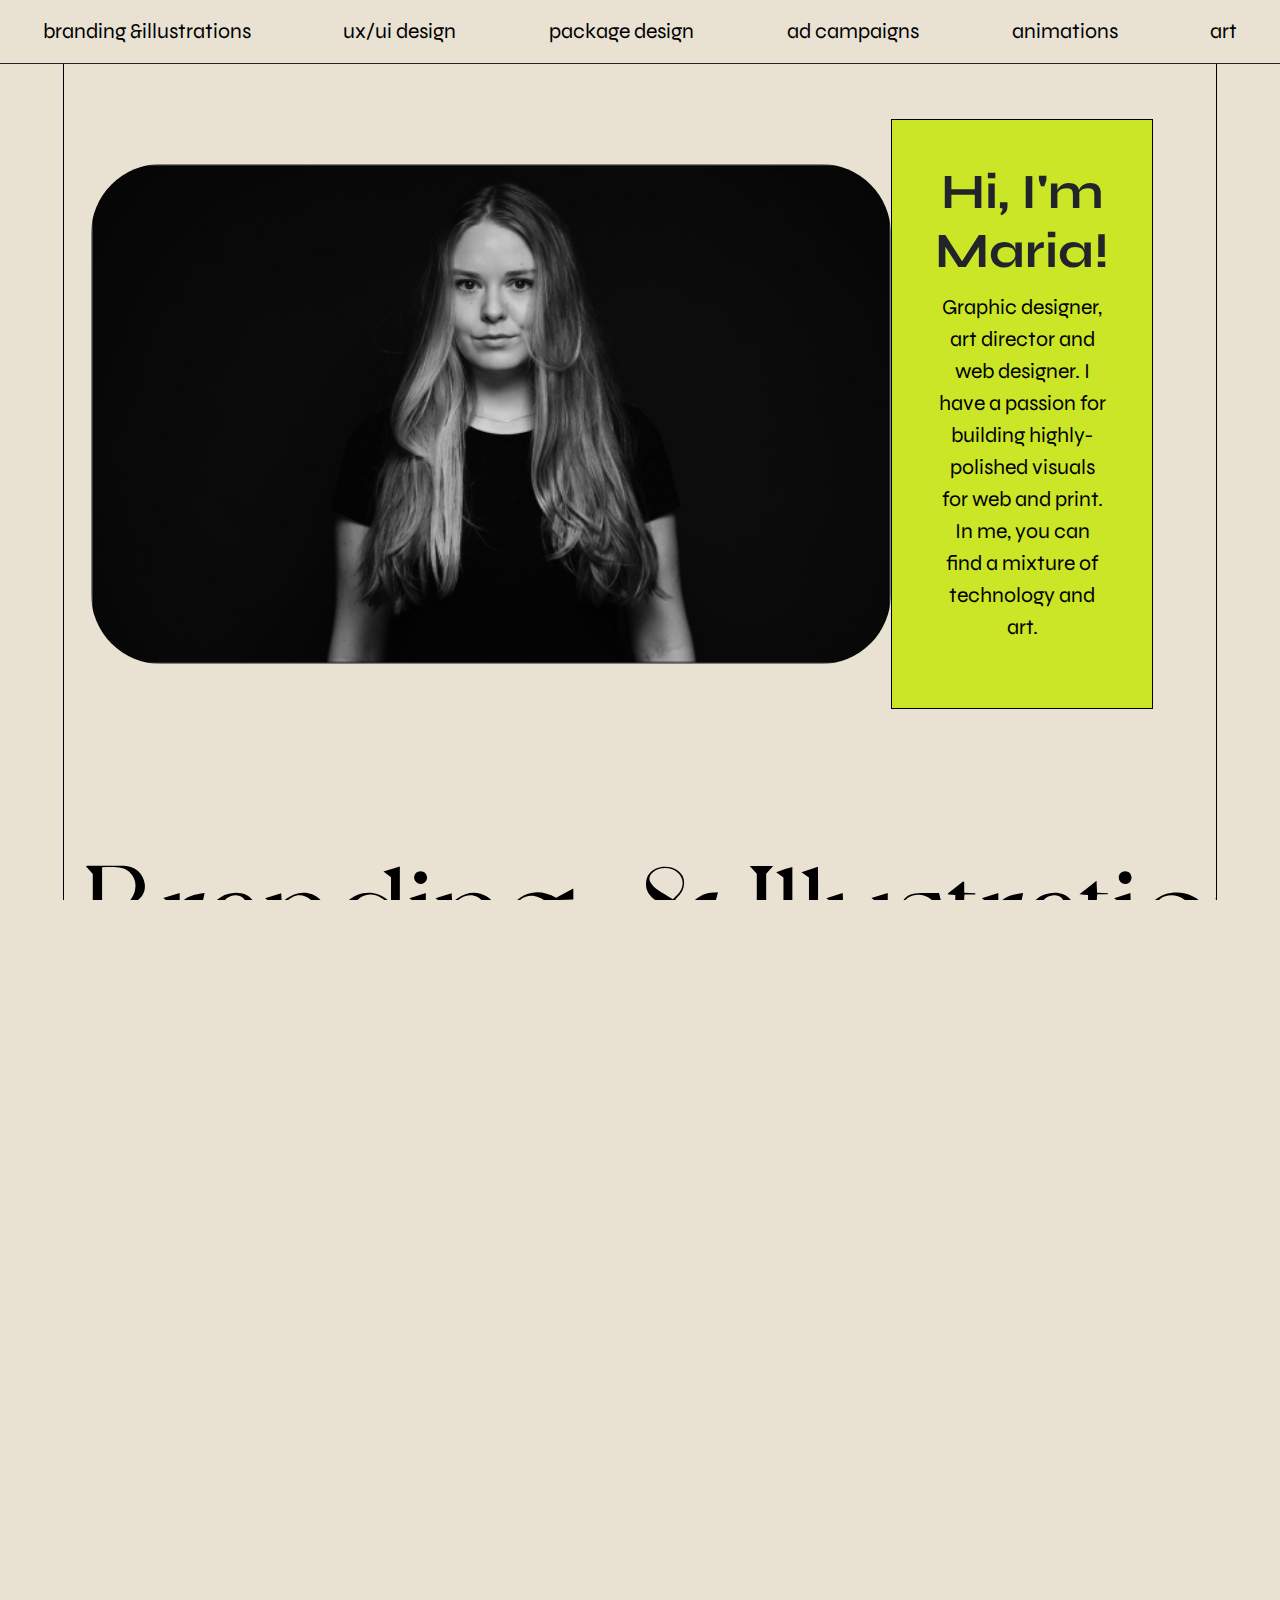
==== index.html @ 7938b077 "adcampaigns lisamine" ====
<!doctype html>
<html lang="en">

<head>
    <!-- Required meta tags -->
    <meta charset="utf-8">
    <meta name="viewport" content="width=device-width, initial-scale=1, shrink-to-fit=no">

    <!-- Bootstrap CSS -->
    <link rel="stylesheet" href="https://stackpath.bootstrapcdn.com/bootstrap/4.3.1/css/bootstrap.min.css"
        integrity="sha384-ggOyR0iXCbMQv3Xipma34MD+dH/1fQ784/j6cY/iJTQUOhcWr7x9JvoRxT2MZw1T" crossorigin="anonymous">
    <link rel="stylesheet" href="style.css">
    <link href='https://fonts.googleapis.com/css?family=Syne' rel='stylesheet'>

    <title>Maria Meos</title>
    <link rel="icon" type="image/x-icon" href="img/MM_favicon.svg">

</head>

<body>

    <!-- navbar -->
    <div class="container">
        <nav class="navbar navbar-expand-lg fixed-top">
            <li class="nav-item">
                <a class="nav-link" href="#s1">branding &illustrations</a>
            </li>
            <li class="nav-item">
                <a class="nav-link" href="#s2">ux/ui design</a>
            </li>
            <li class="nav-item">
                <a class="nav-link" href="#s3">package design</a>
            </li>
            <li class="nav-item">
                <a class="nav-link" href="#s4">ad campaigns</a>
            </li>
            <li class="nav-item">
                <a class="nav-link" href="#s5">animations</a>
            </li>
            <li class="nav-item">
                <a class="nav-link" href="#s6">art</a>
            </li>
        </nav>
    </div>
    <!-- Raamid vasakul ja paremal -->
    <div class="container-header-left">

        <!-- LOGO SOS
        
        <img src="img/MariaMeos_logo.svg" class="logo" alt=""></img>-->

    </div>
    <div class="container-header-right float-right">
    </div>

    <!-- HERO -->
    <div class="container-hero">
        <div class="d-flex-hero flex-row">
            <div class="p-5">
                <img src="img/minupilt.jpg" class="hero-image-box">
            </div>
            <div class="p-4 container-intro">
                <h1>Hi, I'm Maria!</h1>
                <p>Graphic designer, art director and web designer. I have a passion for building
                    highly-polished visuals for web and print. In me, you can find a mixture of technology and art.</p>
            </div>
        </div>
    </div>

    <!-- ANIMEERITUD MÄRKSÕNAD -->

    <div class="marquee-wrapper">
        <span class="marquee">
            <img src="img/marksonad-03.svg" height="200%" alt=""></img>
        </span>
    </div>

    <!-- MYNT -->

    <!-- <img src="img/minupilt.jpg" class="gif-win">  PUUDU-->

    <div class="container-story">
        <div class="d-flex flex-row">
            <div class="p-6 text-box">
                <H1> Signature 2€ coin</H 1>
                    <H2>Bank of Estonia</H2>
                    <p>The two-euro commemorative coin dedicated to the Estonian national animal, the wolf, will use a
                        design by the artist Maria Meos. In total 60 designs were submitted for the international
                        competition. The Eesti Pank Supervisory Board decided that Maria's design, was the best
                        submitted.
                        <br><br>
                        The signature two-euro commemorative coin dedicated to the Estonian national animal, the wolf,
                        entered into circulation on 20 October 2021.
                    </p>
                    <button>More</button>
            </div>
            <div class="p-6">
                <img src="img/Mynt.jpg" class="image-box">
            </div>
        </div>
    </div>

    <!-- BRANDING & ILLUSTRATIONS -->
    <div class="container-cat" id="s1">
        <div class="d-flex-heading">
            <div class="p-10 heading">
                <img src="img/branding.svg" width="75%" height="auto">
            </div>
            <div class="p-2 arrow" width="10%" height="auto">
                <img src="img/nool-10.svg" width="10%" height="auto">
            </div>
        </div>
    </div>

    <!-- UX / UI DESIGN -->
    <div class="container-cat" id="s2">
        <div class="d-flex-heading">
            <div class="p-10 heading">
                <img src="img/webdesign.svg" width="45%" height="auto">
            </div>
            <div class="p-2 arrow" width="10%" height="auto">
                <img src="img/nool-10.svg" width="10%" height="auto">
            </div>
        </div>
    </div>

    <!-- PACKAGE DESIGN -->
    <div class="container-cat" id="s3">
        <div class="d-flex-heading">
            <div class="p-10 heading">
                <img src="img/package.svg" width="50%" height="auto">
            </div>
            <div class="p-2 arrow" width="10%" height="auto">
                <img src="img/nool-10.svg" width="10%" height="auto">
            </div>
        </div>
    </div>

    <!-- AD CAMIAGNS -->
    <div class="container-cat" id="s4">
        <div class="d-flex-heading">
            <div class="p-10 heading">
                <img src="img/adcampaigns.svg" width="45%" height="auto">
            </div>
            <div class="p-2 arrow" width="10%" height="auto">
                <img src="img/nool-10.svg" width="10%" height="auto">
            </div>
        </div>
    </div>

    <!-- ANIMATIONS -->
    <div class="container-cat" id="s5">
        <div class="d-flex-heading">
            <div class="p-10 heading">
                <img src="img/animations.svg" width="40%" height="auto">
            </div>
            <div class="p-2 arrow" width="10%" height="auto">
                <img src="img/nool-10.svg" width="10%" height="auto">
            </div>
        </div>
    </div>

    <!-- ART -->
    <div class="container-cat" id="s6">
        <div class="d-flex-heading">
            <div class="p-10 heading">
                <img src="img/art.svg" width="10%" height="auto">
            </div>
            <div class="p-2 arrow" width="10%" height="auto">
                <img src="img/nool-10.svg" width="10%" height="auto">
            </div>
        </div>
    </div>

    <!-- KURSOR -->
    <!-- partial:index.partial.html -->
    <div class="box">
        <div class="dot"></div>
        <div class="dot"></div>
        <div class="dot"></div>
        <div class="dot"></div>
        <div class="dot"></div>
    </div>

    <!-- KURSOR 2 -->
    <!-- SVG Filters -->
    <svg xmlns="http://www.w3.org/2000/svg" version="1.1">
        <defs>
            <filter id="filter-name">
                <feGaussianBlur in="SourceGraphic" stdDeviation="15" result="my-blur" />
                <feColorMatrix in="my-blur" mode="matrix" values="
                  1 0 0 0 0
                  0 1 0 0 0
                  0 0 1 0 0
                  0 0 0 20 -8" result="my-gooey" />
            </filter>
        </defs>
    </svg>

    <!-- Partial -->
    <script src='https://cdnjs.cloudflare.com/ajax/libs/jquery/3.2.1/jquery.min.js'></script>
    <script src="./script.js"></script>

    <!-- Optional JavaScript -->
    <!-- jQuery first, then Popper.js, then Bootstrap JS -->
    <script src="https://code.jquery.com/jquery-3.3.1.slim.min.js"
        integrity="sha384-q8i/X+965DzO0rT7abK41JStQIAqVgRVzpbzo5smXKp4YfRvH+8abtTE1Pi6jizo"
        crossorigin="anonymous"></script>
    <script src="https://cdnjs.cloudflare.com/ajax/libs/popper.js/1.14.7/umd/popper.min.js"
        integrity="sha384-UO2eT0CpHqdSJQ6hJty5KVphtPhzWj9WO1clHTMGa3JDZwrnQq4sF86dIHNDz0W1"
        crossorigin="anonymous"></script>
    <script src="https://stackpath.bootstrapcdn.com/bootstrap/4.3.1/js/bootstrap.min.js"
        integrity="sha384-JjSmVgyd0p3pXB1rRibZUAYoIIy6OrQ6VrjIEaFf/nJGzIxFDsf4x0xIM+B07jRM"
        crossorigin="anonymous"></script>
</body>

</html>
---- style.css ----
/* GLobal */
:root {
  cursor: none !important;
}

html, body {
  height: 100%;
  margin: 0;
  padding: 0;
  overflow: scroll;
  background-color: #E9E2D3;
  font-family: Syne;
  font-size: 16pt;
}

/* Container */
.box {
  width: 100%;
  height: 100%;
  overflow: visible;
  /* SVG Filters should be applied to the container */
  -webkit-filter: url("#filter-name");
  filter: url("#filter-name");
  /*
  Load filters from external SVGs (optional):
  filter: url('filters.svg#filter-name');
  */
}

/* Dot */
.dot {
  position: absolute;
  width: 50px;
  height: 50px;
  top: 50%;
  left: 50%;
  margin-top: -40px;
  margin-left: -40px;
  background: #EEEEEE;
  border-radius: 40px;
  transition: ease .1s;
  pointer-events: none;
}

.dot:nth-child(5) {
  background: #9C27B0;
  transition: ease .1s;
  transform: scale(1);
}

.dot:nth-child(4) {
  background: #B037AD;
  transition: ease .12s;
  transform: scale(.8);
}

.dot:nth-child(3) {
  background: #C245AA;
  transition: ease .14s;
  transform: scale(.6);
}

.dot:nth-child(2) {
  background: #D252A7;
  transition: ease .16s;
  transform: scale(.4);
}

.dot:nth-child(1) {
  background: #E35FA4;
  transition: ease .18s;
  transform: scale(.2);
}

.logo {
  transform: rotateY(270deg);
}

.navbar {
  display: flex;
  justify-content: space-between;
  text-align: center;
  list-style-type: none;
  background-color: #E9E2D3;
  border-bottom: black;
  border-bottom: 1pt;
  height: 64px;
  border-bottom-style: solid;

}

.nav-link {
  color: black;
}

.a {
  color: black;
}

a:hover {
  color: #cbe527;

}

.active::before {
  margin: 4px 14px 10px -23px;
}

.active::before {
  margin: -7px 7px 0 0;
}

.active::before {
  position: absolute;
  content: "";
  width: 15px;
  height: 15px;
  border-radius: 50%;
  margin: -7px 7px 0 0;
  display: inline-block;
  background-color: #242424;
  vertical-align: middle;
}

.col-page-left {
  border: black;
  border: 1pt;
  border-style: solid;
  margin-left: 0px;
  align-self: left;
  width: 64px;
  height: 500px;

}

.container-header-left {
  display: flex;
  -webkit-box-pack: justify;
  justify-content: space-between;
  -webkit-box-align: center;
  align-items: center;
  -webkit-box-orient: vertical;
  -webkit-box-direction: normal;
  flex-direction: column;
  position: fixed;
  top: 0px;
  width: 64px;
  background-color: #E9E2D3;
  border-right: 1px solid black;
  height: 100%;
  overflow-y: auto;
  overflow-x: hidden;
}

.container-header-right {
  display: flex;
  -webkit-box-pack: justify;
  justify-content: space-between;
  -webkit-box-align: center;
  align-items: center;
  -webkit-box-orient: vertical;
  -webkit-box-direction: normal;
  flex-direction: column;
  position: fixed;
  top: 0px;
  right: 0px;
  width: 64px;
  background-color: #E9E2D3;
  border-left: 1px solid black;
  height: 100%;
  overflow-y: auto;
  overflow-x: hidden;
}

.d-flex-hero {
  display: flex;
  justify-content: center;
  align-items: center;
  margin: 100px;
}

.p-5 {
  padding-right: 0rem !important;
}

.p-4 {
  padding: 2rem !important;
}

.container-intro {
  padding-top: 50px;
  margin-right: 100px;
  text-align: center;
  background-color: #cbe527;
  border: 1px;
  border-color: black;
  border-style: solid;
  height: fit-content;
  width: 1000px;
}

h1 {
  font-weight: bold;
  font-size: 37pt;
}

h2 {
  font-weight: bold;
  font-size: 27pt;
}

p {
  color: black;
}

.hero-image-box {
  height: 500px;
  width: 800px;
  border-radius: 70px;
  border-color: black;
  border-style: solid;
  border: 1px;
}

.marquee-wrapper {
  width: auto;
  margin: 64px;
  overflow: hidden;
}

.marquee {
  display: block;
  /* Important to give the content a width */
  width: 400%;
  transform: translateX(0%);
  /* Animation start out of the screen */
  /* Add the animation */
  animation: move 100s linear infinite
    /* infinite make reapeat the animation indefinitely */
  ;
}

/* Create the animation */
@keyframes move {
  to {
    transform: translateX(-100%);
  }
}

.d-flex {
  display: flex;
  justify-content: center;
  align-items: center;
  margin: 200px;
  row-gap: 0px;
}

.image-box {
  border-width: 1px;
  border-radius: 70px;
  border-color: black;
  border-style: solid;
  height: 500px;
  width: 500px;
}

.text-box {
  margin-right: 100px;
}

button {
  padding: 15px 80px;
  background-color: #E9E2D3;
  border: 1px;
  border-style: solid;
  border-radius: 400%;
  border-color: black;
  position: relative;
  transition: all .4s cubic-bezier(0.645, 0.045, 0.355, 1);
  cursor: pointer;
  display: block;
}

button::after,
button::before {
  content: "";
  position: absolute;
  top: 50%;
  right: 0px;
  transform: translateY(-50%);
  opacity: 0;
  transition: all .4s cubic-bezier(0.645, 0.045, 0.355, 1);
}

button::after {
  width: 50px;
  height: 1px;
  background: black;
  transform: translateX(-3px);
  margin-top: 0px;
}

button::before {
  content: "";
  transform: rotate(-135deg) translateX(50%);
  width: 11px;
  height: 11px;
  background: transparent;
  border-left: 1px solid black;
  border-bottom: 1px solid black;
  margin-top: -1px;
}

button:hover {
  padding: 15px 120px 15px 40px;
}

button:hover::after,
button:hover::before {
  opacity: 1;
  right: 15px;
}

.container-cat {
  margin-left: 64px;
  margin-right: 64px;
  margin-bottom: 100px;
  border-top: 1px solid black;
  border-bottom: 1px solid black;
  padding: 50px;

}

.d-flex-heading {
  flex-direction: row;
}

.heading {
  display: flex;
  justify-content: flex-start;

  align-items: center;
}

.arrow {
  display: flex;
  justify-content: flex-end;

  align-items: center;

}
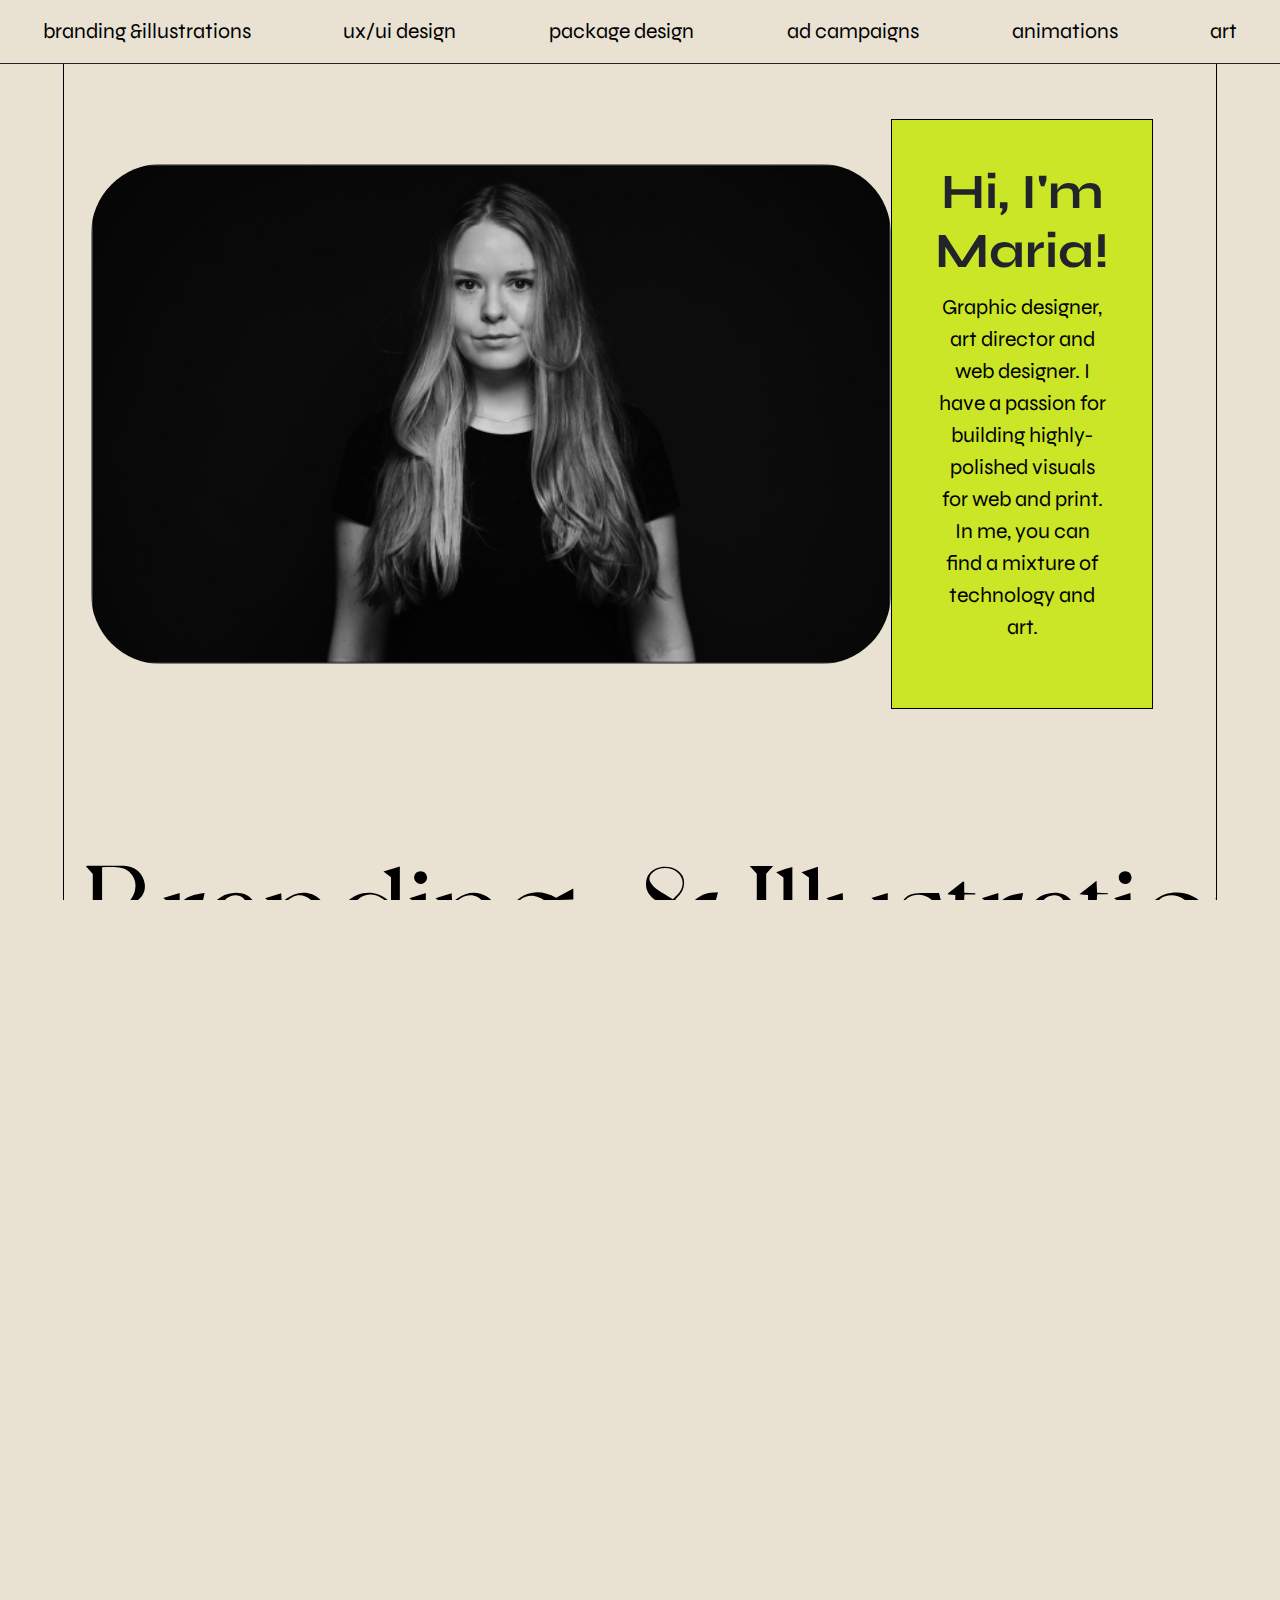
==== commit b15ec4e5: "uuendus akordionile" ====
--- a/index.html
+++ b/index.html
@@ -75,9 +75,7 @@
         </span>
     </div>
 
-    <!-- MYNT -->
-
-    <!-- <img src="img/minupilt.jpg" class="gif-win">  PUUDU-->
+    <!-- MYNT animatsioon 1st place <img src="img/1st_place.svg">  PUUDU-->
 
     <div class="container-story">
         <div class="d-flex flex-row">
@@ -111,6 +109,24 @@
             </div>
         </div>
     </div>
+    <!-- akordioni proov - ei õnnestunud kuna tekkis nupp mida ei olnud vaja
+    <div class="container-cat" id="">
+        <div class="accordion-item d-flex-item heading" id="s1" data-bs-target="#collapseOne" aria-expanded="true"
+            aria-controls="collapseOne">
+            <img src="img/branding.svg" class="heading" width="75%" height="auto">
+            <img src="img/nool-10.svg" class="arrow" width="10%" height="auto">
+        </div>
+        <div id="collapseOne" class="accordion-collapse collapse show" aria-labelledby="s1" data-bs-parent="">
+            <div class="accordion-body">
+                <strong>This is the first item's accordion body.</strong> It is shown by default, until the collapse
+                plugin adds the appropriate classes that we use to style each element. These classes control the
+                overall appearance, as well as the showing and hiding via CSS transitions. You can modify any of
+                this with custom CSS or overriding our default variables. It's also worth noting that just about any
+                HTML can go within the <code>.accordion-body</code>, though the transition does limit overflow.
+            </div>
+        </div>
+    </div>-->
+
 
     <!-- UX / UI DESIGN -->
     <div class="container-cat" id="s2">
@@ -123,6 +139,8 @@
             </div>
         </div>
     </div>
+
+
 
     <!-- PACKAGE DESIGN -->
     <div class="container-cat" id="s3">
--- a/style.css
+++ b/style.css
@@ -18,6 +18,7 @@
   width: 100%;
   height: 100%;
   overflow: visible;
+  
   /* SVG Filters should be applied to the container */
   -webkit-filter: url("#filter-name");
   filter: url("#filter-name");
@@ -46,6 +47,7 @@
   background: #9C27B0;
   transition: ease .1s;
   transform: scale(1);
+
 }
 
 .dot:nth-child(4) {
@@ -99,7 +101,6 @@
 
 a:hover {
   color: #cbe527;
-
 }
 
 .active::before {
@@ -328,24 +329,39 @@
   border-top: 1px solid black;
   border-bottom: 1px solid black;
   padding: 50px;
-
 }
 
 .d-flex-heading {
   flex-direction: row;
+  border-bottom: 1px;
+  border-bottom-style: solid;
+  border-bottom-color: black;
+}
+.d-flex-item {
+  flex-direction: row;
+  border-bottom: 1px;
+  border-bottom-style: solid;
+  border-bottom-color: black;
 }
 
 .heading {
   display: flex;
   justify-content: flex-start;
-
   align-items: center;
 }
 
 .arrow {
   display: flex;
   justify-content: flex-end;
-
-  align-items: center;
-
+  align-items: center;
+}
+
+/*akordioni proov*/
+.accordion-item .accordion-header {
+  margin-left: 64px;
+  margin-right: 64px;
+  margin-bottom: 100px;
+  border-top: 1px solid black;
+  border-bottom: 1px solid black;
+  padding: 50px;
 }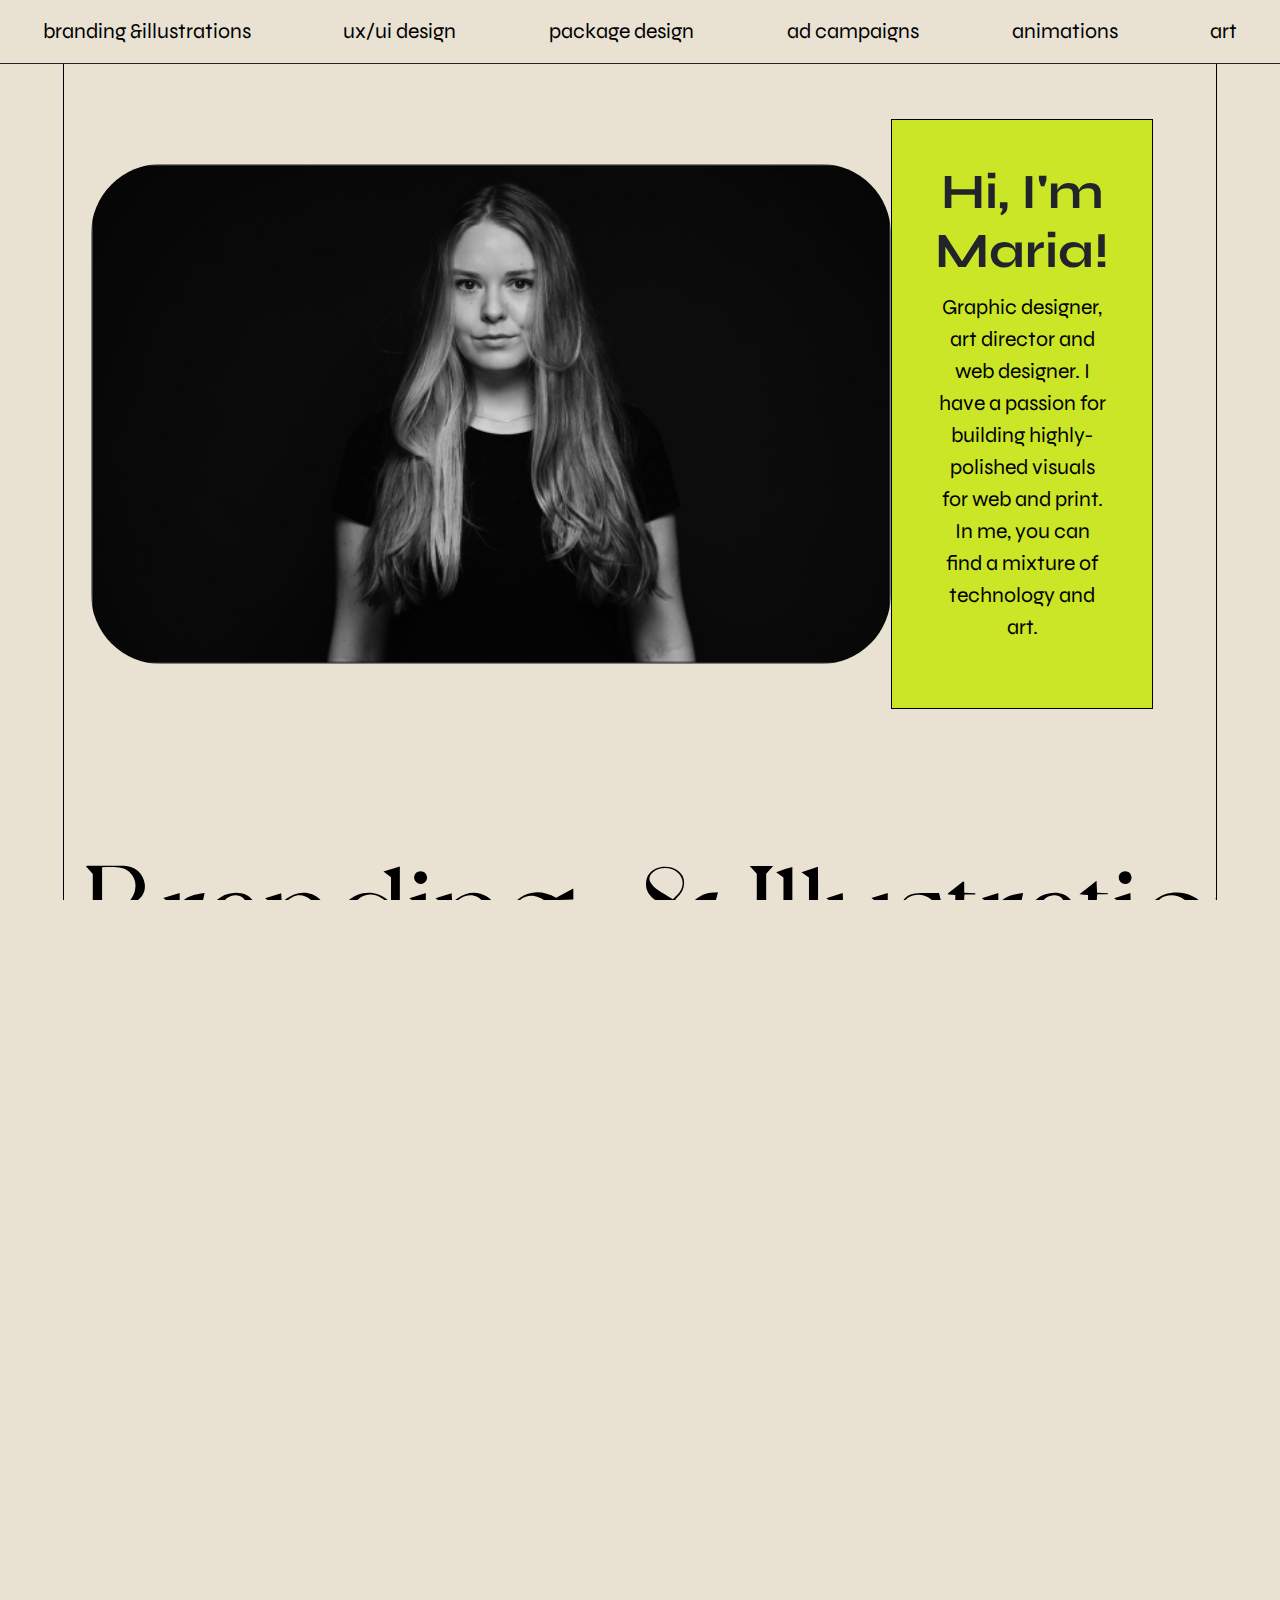
==== commit c7368272: "pisimuudatused tunnialguses" ====
--- a/index.html
+++ b/index.html
@@ -21,7 +21,8 @@
 
     <!-- navbar -->
     <div class="container">
-        <nav class="navbar navbar-expand-lg fixed-top">
+        <nav class="navbar navbar-expand-lg fixed-top" 
+>
             <li class="nav-item">
                 <a class="nav-link" href="#s1">branding &illustrations</a>
             </li>
@@ -68,7 +69,6 @@
     </div>
 
     <!-- ANIMEERITUD MÄRKSÕNAD -->
-
     <div class="marquee-wrapper">
         <span class="marquee">
             <img src="img/marksonad-03.svg" height="200%" alt=""></img>
@@ -109,7 +109,7 @@
             </div>
         </div>
     </div>
-    <!-- akordioni proov - ei õnnestunud kuna tekkis nupp mida ei olnud vaja
+    <!-- akordioni proov - ei õnnestunud kuna tekkis nupp mida ei olnud vaja-->
     <div class="container-cat" id="">
         <div class="accordion-item d-flex-item heading" id="s1" data-bs-target="#collapseOne" aria-expanded="true"
             aria-controls="collapseOne">
@@ -125,7 +125,7 @@
                 HTML can go within the <code>.accordion-body</code>, though the transition does limit overflow.
             </div>
         </div>
-    </div>-->
+    </div>
 
 
     <!-- UX / UI DESIGN -->
--- a/style.css
+++ b/style.css
@@ -6,7 +6,7 @@
 html, body {
   height: 100%;
   margin: 0;
-  padding: 0;
+  padding: 0!important;
   overflow: scroll;
   background-color: #E9E2D3;
   font-family: Syne;
@@ -333,15 +333,11 @@
 
 .d-flex-heading {
   flex-direction: row;
-  border-bottom: 1px;
-  border-bottom-style: solid;
-  border-bottom-color: black;
+
 }
 .d-flex-item {
   flex-direction: row;
-  border-bottom: 1px;
-  border-bottom-style: solid;
-  border-bottom-color: black;
+
 }
 
 .heading {
@@ -353,7 +349,7 @@
 .arrow {
   display: flex;
   justify-content: flex-end;
-  align-items: center;
+
 }
 
 /*akordioni proov*/
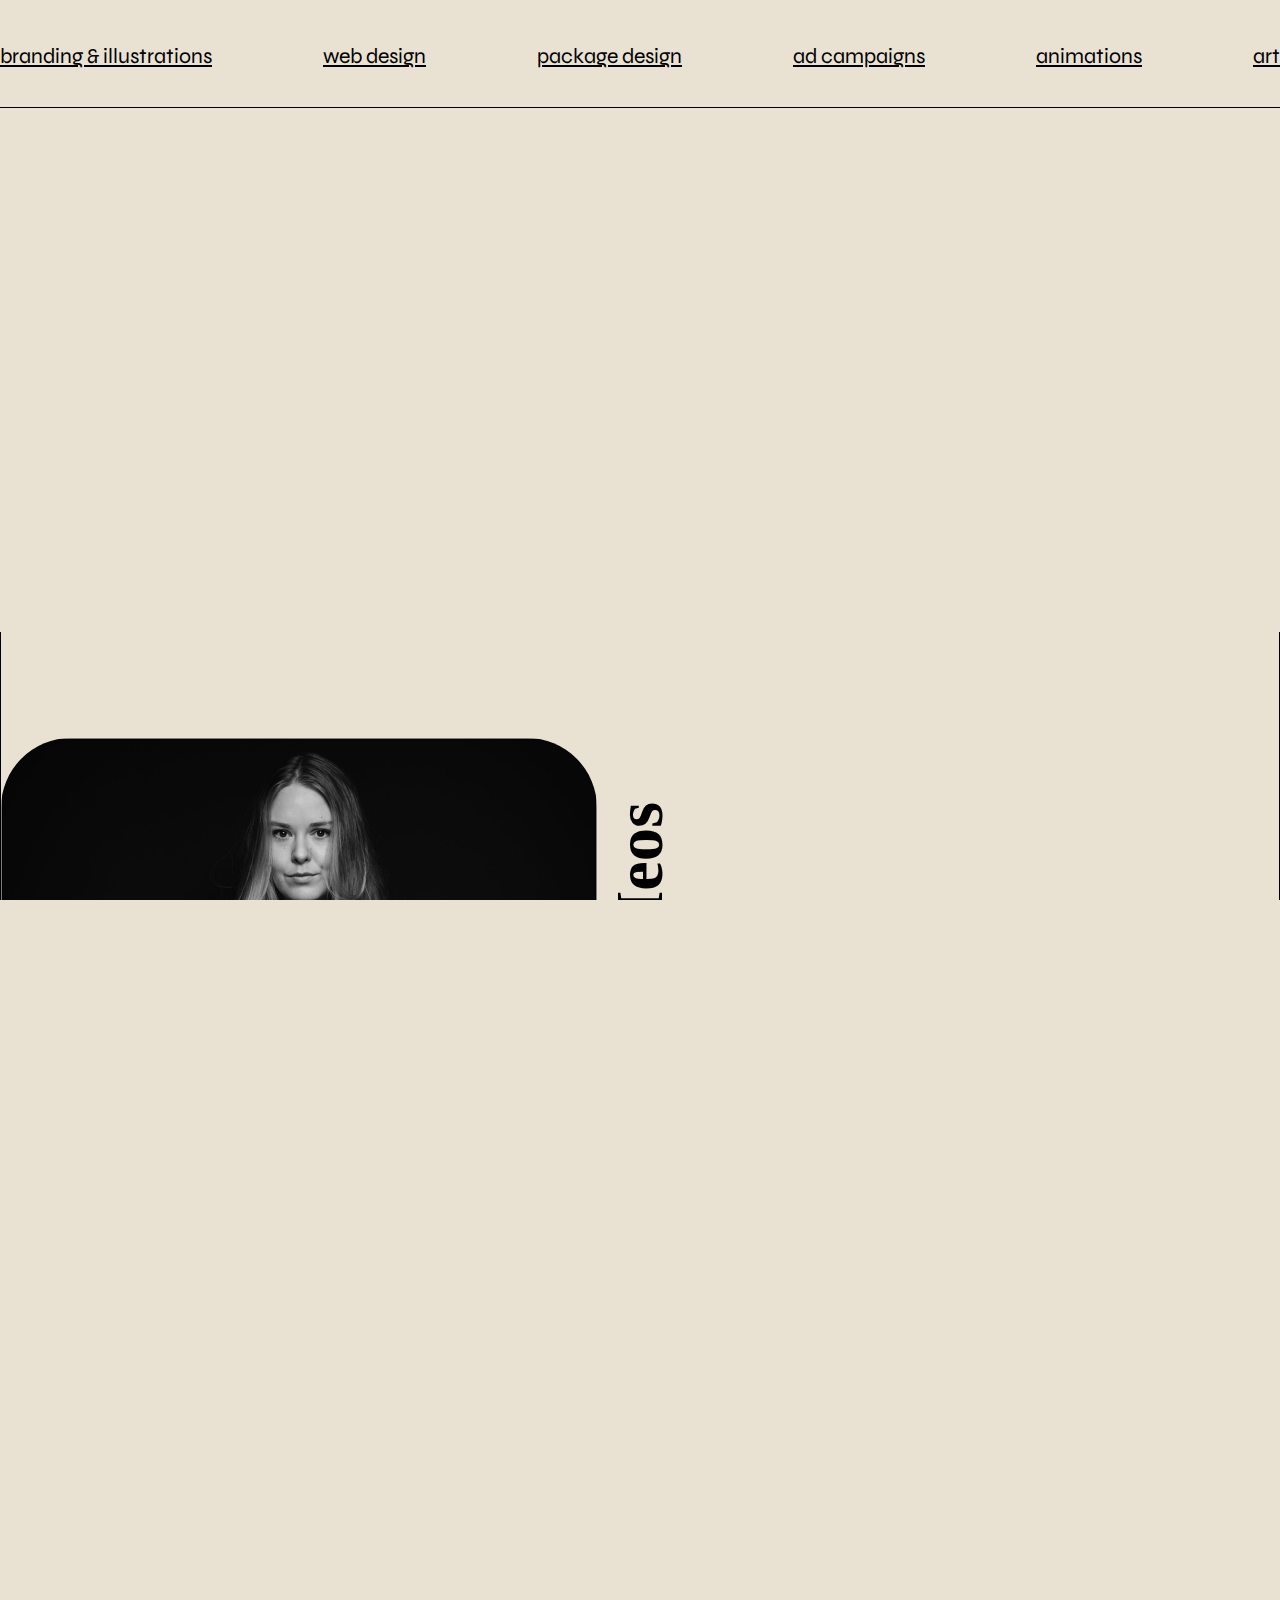
==== commit a3771643: "19.03" ====
--- a/index.html
+++ b/index.html
@@ -4,57 +4,438 @@
 <head>
     <!-- Required meta tags -->
     <meta charset="utf-8">
-    <meta name="viewport" content="width=device-width, initial-scale=1, shrink-to-fit=no">
+    <meta name="viewport" content="width=device-width, initial-scale=1">
 
     <!-- Bootstrap CSS -->
-    <link rel="stylesheet" href="https://stackpath.bootstrapcdn.com/bootstrap/4.3.1/css/bootstrap.min.css"
-        integrity="sha384-ggOyR0iXCbMQv3Xipma34MD+dH/1fQ784/j6cY/iJTQUOhcWr7x9JvoRxT2MZw1T" crossorigin="anonymous">
+    <link href="https://cdn.jsdelivr.net/npm/bootstrap@5.1.3/dist/css/bootstrap.min.css" rel="stylesheet"
+        integrity="sha384-1BmE4kWBq78iYhFldvKuhfTAU6auU8tT94WrHftjDbrCEXSU1oBoqyl2QvZ6jIW3" crossorigin="anonymous">
     <link rel="stylesheet" href="style.css">
+
     <link href='https://fonts.googleapis.com/css?family=Syne' rel='stylesheet'>
 
     <title>Maria Meos</title>
     <link rel="icon" type="image/x-icon" href="img/MM_favicon.svg">
-
+    <style>
+        /* div {
+            border: 1px solid red;
+        }
+ */
+    </style>
 </head>
 
 <body>
 
-    <!-- navbar -->
-    <div class="container">
-        <nav class="navbar navbar-expand-lg fixed-top" 
->
+    <!---------------------------- navbar ---------------------------->
+    <div class="container-fluid section__nav">
+        <nav class="navbar navbar-expand-lg fixed-top">
             <li class="nav-item">
-                <a class="nav-link" href="#s1">branding &illustrations</a>
+                <a class="nav-link" href="#branding-illustrations">branding & illustrations</a>
             </li>
             <li class="nav-item">
-                <a class="nav-link" href="#s2">ux/ui design</a>
+                <a class="nav-link" href="#web-design">web design</a>
             </li>
             <li class="nav-item">
-                <a class="nav-link" href="#s3">package design</a>
+                <a class="nav-link" href="#package-design">package design</a>
             </li>
             <li class="nav-item">
-                <a class="nav-link" href="#s4">ad campaigns</a>
+                <a class="nav-link" href="#ad-campaigns">ad campaigns</a>
             </li>
             <li class="nav-item">
-                <a class="nav-link" href="#s5">animations</a>
+                <a class="nav-link" href="#animations">animations</a>
             </li>
             <li class="nav-item">
-                <a class="nav-link" href="#s6">art</a>
+                <a class="nav-link" href="#art">art</a>
             </li>
         </nav>
     </div>
-    <!-- Raamid vasakul ja paremal -->
+
+    <!---------------------------- sisu ---------------------------->
+
+    <div class="container-fluid">
+        <div class="row">
+            <!---------------------------- raam vasakul  ---------------------------->
+            <div class="col-1 ">
+                <h3 class="logo">Maria Meos</h3>
+            </div>
+            <div class="col-10">
+                <!---------------------------- HERO ---------------------------->
+                <div class="row justify-content-center align-items-center gx-0">
+                    <div class="col-md-5">
+                        <img src="img/minupilt.jpg" class="img-fluid hero-image-box-pets">
+                    </div>
+                    <div class="col-md-5 container-intro-pets">
+                        <h1>Hi, I'm Maria!</h1>
+                        <p>Graphic designer, art director and web designer. I have a passion for building
+                            highly-polished visuals for web and print. In me, you can find a mixture of technology and
+                            art.
+                        </p>
+                    </div>
+
+                </div>
+
+
+
+                <!----------------------------ANIMEERITUD MÄRKSÕNAD  ---------------------------->
+                <div class="marquee-wrapper">
+
+                    <h3 class="marquee">
+                        branding & illustrations <span class='icon1'> </span>
+                        web design <span class='icon1'></span>
+                        package design <span class='icon1'></span>
+                        ad campaigns <span class='icon1'></span>
+                        animations <span class='icon1'></span>
+                        art <span class='icon1'></span>
+                        branding & illustrations <span class='icon1'> </span>
+                        web design <span class='icon1'></span>
+                        package design <span class='icon1'></span>
+                        ad campaigns <span class='icon1'></span>
+                        animations <span class='icon1'></span>
+                        art <span class='icon1'></span>
+                        branding & illustrations <span class='icon1'> </span>
+                        web design <span class='icon1'></span>
+                        package design <span class='icon1'></span>
+                        ad campaigns <span class='icon1'></span>
+                        animations <span class='icon1'></span>
+                        art <span class='icon1'></span>
+                        branding & illustrations <span class='icon1'> </span>
+                        web design <span class='icon1'></span>
+                        package design <span class='icon1'></span>
+                        ad campaigns <span class='icon1'></span>
+                        animations <span class='icon1'></span>
+                        art <span class='icon1'></span>
+                        branding & illustrations <span class='icon1'> </span>
+                        web design <span class='icon1'></span>
+                        package design <span class='icon1'></span>
+                        ad campaigns <span class='icon1'></span>
+                        animations <span class='icon1'></span>
+                        art <span class='icon1'></span>
+                        branding & illustrations <span class='icon1'> </span>
+                        web design <span class='icon1'></span>
+                        package design <span class='icon1'></span>
+                        ad campaigns <span class='icon1'></span>
+                        animations <span class='icon1'></span>
+                        art <span class='icon1'></span>
+                    </h3>
+
+                </div>
+
+                <!---------------------------- MYNT -->
+                <div class="container-story">
+                    <div class="d-flex coin">
+                        <div class="p-6 text-box ">
+                            <H1>Signature 2€ coin</H1>
+                            <h2><span class='icon2'></span>Bank of Estonia</h2>
+                            <p>The two-euro commemorative coin dedicated to the Estonian national animal, the wolf,
+                                will use a design by the artist Maria Meos. In total 60 designs were submitted for
+                                the international competition. The Eesti Pank Supervisory
+                                Board decided that Maria's design, was the best submitted.
+                                <br><br> The signature two-euro commemorative coin dedicated to the Estonian
+                                national animal, the wolf, entered into circulation on 20 October 2021.
+                            </p>
+                            <br><br>
+                            <button>More</button>
+                        </div>
+
+                        <div class="p-6">
+                            <img src="img/Mynt.jpg" class="image-box-hunt">
+                        </div>
+                    </div>
+                </div>
+
+
+
+                <!---------------------------- AKORDION -------------------------->
+
+                <div class="accordion" id="accordionExample">
+                    <!-- Branding&illustrations -------------------------->
+                    <div class="accordion-item">
+                        <h2 class="accordion-header" id="branding-illustrations">
+                            <button class="accordion-button" type="accordion-button" data-bs-toggle="collapse"
+                                data-toggle="collapse" data-bs-target="#collapseOne" aria-expanded="true"
+                                aria-controls="collapseOne">
+                                <h3 class="accordion">Branding & Illustrations</h3>
+                            </button>
+                        </h2>
+                        <div id="collapseOne" class="accordion-collapse collapse show"
+                            aria-labelledby="branding-illustrations" data-bs-parent="#accordionExample">
+                            <div class="accordion-body container-fluid">
+                                <div class="row">
+                                    <div class="col-lg-4 col-md-12 mb-4 mb-lg-0">
+                                        <img src="img/luna4.jpg" class="mb-4 image-fluid">
+                                    </div>
+                                    <div class="col-lg-4 col-md-12 mb-4 mb-lg-0">
+                                        <img src="img/sydamega.jpg" class="mb-4 image-fluid">
+                                    </div>
+                                    <div class="col-lg-4 col-md-12 mb-4 mb-lg-0"><img
+                                            src="img/illustratsions/abstrakt-08.jpg" class="mb-4 image-fluid">
+                                    </div>
+                                    <div class="col-6 col-md-4"><img src="img/illustratsions/ericius.jpeg"
+                                            class="mb-4 image-fluid">
+                                    </div>
+                                    <div class="col-6 col-md-4"><img src="img/illustratsions/kuldnokk-ruut.jpg"
+                                            class="mb-4 image-fluid"></div>
+                                    <div class="col-6 col-md-4"><img src="img/illustratsions/miki-ruut-03.jpg"
+                                            class="mb-4 image-fluid"></div>
+                                    <div class="col-6 col-md-4"><img src="img/luna4.jpg" class="image-fluid"></div>
+                                    <div class="col-6 col-md-4"><img src="img/luna4.jpg" class="image-fluid"></div>
+                                    <div class="col-6 col-md-4"><img src="img/luna4.jpg" class="image-fluid"></div>
+                                    <div class="col-6 col-md-4"><img src="img/luna4.jpg" class="image-fluid"></div>
+                                    <div class="col-6 col-md-4"><img src="img/luna4.jpg" class="image-fluid"></div>
+                                    <div class="col-6 col-md-4"><img src="img/luna4.jpg" class="image-fluid"></div>
+                                </div>
+                            </div>
+
+                            <!--<div class="container-story">
+                                töö1 
+                                <div class="d-flex flex-row work-first">
+                                    <div class="p-6 text-box">
+                                        <H1>Luna</H1>
+                                        <h2><span class='icon2'></span>Client: Estonian Art University </h2>
+                                        <p> The two-euro commemorative coin dedicated to the Estonian national
+                                            animal, the wolf, will use a design by the artist Maria Meos. In total 60
+                                            designs were
+                                            submitted for the international competition. The Eesti Pank Supervisory
+                                            Board decided that Maria's design, was the best submitted.
+                                        </p>
+                                        <br><br>
+                                        <button>More</button>
+                                    </div>
+                                    <div class="p-6">
+                                        <img src="img/luna4.jpg" class="image-box">
+                                    </div>
+                                </div>-->
+                            <!-- töö2 
+                            <div class="d-flex flex-row work">
+                                <div class="p-6 text-box">
+                                    <H1> Südamega tehtud</H1>
+                                    <h2><span class='icon2'></span>Client: Estonian Food Industry Association<br>
+                                        <span class='icon2'></span>Agency: Kontuur Leo Burnett<br>
+                                        <span class='icon2'></span>My role: Illustrations and character design
+                                    </h2>
+                                    <p>The two-euro commemorative coin dedicated to the Estonian national
+                                        animal, the wolf,
+                                        will use a design by the artist Maria Meos. In total 60 designs were
+                                        submitted for the international competition. The Eesti Pank Supervisory
+                                        Board decided that Maria's design, was the best submitted.
+                                    </p>
+                                    <br><br>
+                                    <button>More</button>
+                                </div>
+                                <div class="p-6">
+                                    <img src="img/sydamega.jpg" class="image-box">
+                                </div>
+                            </div>-->
+                        </div>
+                    </div>
+                    <!-- Web Design -------------------------->
+                    <div class="accordion-item">
+                        <h2 class="accordion-header" id="web-design">
+                            <button class="accordion-button" type="button" data-bs-toggle="collapse"
+                                data-bs-target="#collapse2" aria-expanded="false" aria-controls="collapse2">
+                                <h3 class="accordion">Web design</h3>
+                            </button>
+                        </h2>
+                        <div id="collapse2" class="accordion-collapse collapse show" aria-labelledby="web-design"
+                            data-bs-parent="#accordionExample">
+
+
+                            <div class="container-story">
+                                <!-- töö1 -->
+                                <div class="d-flex flex-row work-first">
+                                    <div class="p-6 text-box">
+                                        <H1>Luna</H1>
+                                        <h2><span class='icon2'></span>Client: Estonian Art University </h2>
+                                        <p> The two-euro commemorative coin dedicated to the Estonian national
+                                            animal, the wolf, will use a design by the artist Maria Meos. In total 60
+                                            designs were
+                                            submitted for the international competition. The Eesti Pank Supervisory
+                                            Board decided that Maria's design, was the best submitted.
+                                        </p>
+                                        <br><br>
+                                        <button>More</button>
+                                    </div>
+                                    <div class="p-6">
+                                        <img src="img/luna4.jpg" class="image-box">
+                                    </div>
+                                </div>
+
+                            </div>
+                        </div>
+                    </div>
+                    <!-- Package Design -------------------------->
+                    <div class="accordion-item">
+                        <h2 class="accordion-header" id="package-design">
+                            <button class="accordion-button" type="button" data-bs-toggle="collapse"
+                                data-bs-target="#collapse3" aria-expanded="false" aria-controls="collapse3">
+                                <h3 class="accordion">Package desing</h3>
+                            </button>
+                        </h2>
+                        <div id="collapse3" class="accordion-collapse collapse show" aria-labelledby="package-design"
+                            data-bs-parent="#accordionExample">
+
+
+
+                            <div class="container-story">
+                                <!-- töö1 -->
+                                <div class="d-flex flex-row work-first">
+                                    <div class="p-6 text-box">
+                                        <H1>Luna</H1>
+                                        <h2><span class='icon2'></span>Client: Estonian Art University </h2>
+                                        <p> The two-euro commemorative coin dedicated to the Estonian national
+                                            animal, the wolf, will use a design by the artist Maria Meos. In total
+                                            60
+                                            designs were
+                                            submitted for the international competition. The Eesti Pank Supervisory
+                                            Board decided that Maria's design, was the best submitted.
+                                        </p>
+                                        <br><br>
+                                        <button>More</button>
+                                    </div>
+                                    <div class="p-6">
+                                        <img src="img/luna4.jpg" class="image-box">
+                                    </div>
+                                </div>
+
+                            </div>
+                        </div>
+                    </div>
+                    <!-- Ad Campaigns -------------------------->
+                    <div class="accordion-item">
+                        <h2 class="accordion-header" id="ad-campaigns">
+                            <button class="accordion-button" type="accordion-button" data-bs-toggle="collapse"
+                                data-bs-target="#collapseOne" aria-expanded="true" aria-controls="collapseOne">
+                                <h3 class="accordion">Ad Campaigns</h3>
+                            </button>
+                        </h2>
+                        <div id="collapseOne" class="accordion-collapse collapse show" aria-labelledby="ad-campaigns"
+                            data-bs-parent="#accordionExample">
+
+                            <div class="container-story">
+                                <!-- töö1 -->
+                                <div class="d-flex flex-row work-first">
+                                    <div class="p-6 text-box">
+                                        <H1>Luna</H1>
+                                        <h2><span class='icon2'></span>Client: Estonian Art University </h2>
+                                        <p> The two-euro commemorative coin dedicated to the Estonian national
+                                            animal, the wolf, will use a design by the artist Maria Meos. In total
+                                            60
+                                            designs were
+                                            submitted for the international competition. The Eesti Pank Supervisory
+                                            Board decided that Maria's design, was the best submitted.
+                                        </p>
+                                        <br><br>
+                                        <button>More</button>
+                                    </div>
+                                    <div class="p-6">
+                                        <img src="img/luna4.jpg" class="image-box">
+                                    </div>
+                                </div>
+                                <!-- töö2 -->
+
+                            </div>
+                        </div>
+                    </div>
+                    <!-- Animations -------------------------->
+                    <div class="accordion-item">
+                        <h2 class="accordion-header" id="animations">
+                            <button class="accordion-button" type="accordion-button" data-bs-toggle="collapse"
+                                data-bs-target="#collapseOne" aria-expanded="true" aria-controls="collapseOne">
+                                <h3 class="accordion">Animations</h3>
+                            </button>
+                        </h2>
+                        <div id="collapseOne" class="accordion-collapse collapse show" aria-labelledby="animations"
+                            data-bs-parent="#accordionExample">
+
+                            <div class="container-story">
+                                <!-- töö1 -->
+
+                                <div class="d-flex flex-row work">
+                                    <div class="p-6 text-box">
+                                        <H1> Südamega tehtud</H1>
+                                        <h2><span class='icon2'></span>Client: Estonian Food Industry
+                                            Association<br>
+                                            <span class='icon2'></span>Agency: Kontuur Leo Burnett<br>
+                                            <span class='icon2'></span>My role: Illustrations and character design
+                                        </h2>
+                                        <p>The two-euro commemorative coin dedicated to the Estonian national
+                                            animal, the wolf,
+                                            will use a design by the artist Maria Meos. In total 60 designs were
+                                            submitted for the international competition. The Eesti Pank Supervisory
+                                            Board decided that Maria's design, was the best submitted.
+                                        </p>
+                                        <br><br>
+                                        <button>More</button>
+                                    </div>
+                                    <div class="p-6">
+                                        <img src="img/sydamega.jpg" class="image-box">
+                                    </div>
+                                </div>
+                            </div>
+                        </div>
+                    </div>
+                    <!-- Art -------------------------->
+                    <div class="accordion-item">
+                        <h2 class="accordion-header" id="art">
+                            <button class="accordion-button" type="accordion-button" data-bs-toggle="collapse"
+                                data-bs-target="#collapseOne" aria-expanded="true" aria-controls="collapseOne">
+                                <h3 class="accordion">Art</h3>
+                            </button>
+                        </h2>
+                        <div id="collapseOne" class="accordion-collapse collapse show" aria-labelledby="art"
+                            data-bs-parent="#accordionExample">
+
+                            <div class="container-story">
+                                <!-- töö1 -->
+                                <div class="d-flex flex-row work-first">
+                                    <div class="p-6 text-box">
+                                        <H1>Luna</H1>
+                                        <h2><span class='icon2'></span>Client: Estonian Art University </h2>
+                                        <p> The two-euro commemorative coin dedicated to the Estonian national
+                                            animal, the wolf, will use a design by the artist Maria Meos. In total
+                                            60
+                                            designs were
+                                            submitted for the international competition. The Eesti Pank Supervisory
+                                            Board decided that Maria's design, was the best submitted.
+                                        </p>
+                                        <br><br>
+                                        <button>More</button>
+                                    </div>
+                                    <div class="p-6">
+                                        <img src="img/luna4.jpg" class="image-box">
+                                    </div>
+                                </div>
+
+                            </div>
+                        </div>
+                    </div>
+                </div>
+            </div>
+            <div class="col-1">
+                <a class="contact" href="https://www.linkedin.com/in/maria-meos" target="_blank">
+                    <h3>LinkedIn</h3>
+                </a>
+                <a class="contact" href="mailto:ms.meos@gmail.com">
+                    <h3>Email</h3>
+                </a>
+            </div>
+        </div>
+    </div>
+   
+    </div>
+
+    </div>
+    <!-- Raamid vasakul ja paremal 
     <div class="container-header-left">
 
-        <!-- LOGO SOS
+    
         
-        <img src="img/MariaMeos_logo.svg" class="logo" alt=""></img>-->
+        <img src="img/MariaMeos_logo.svg" class="logo" alt=""></img>
 
     </div>
     <div class="container-header-right float-right">
     </div>
 
-    <!-- HERO -->
+
     <div class="container-hero">
         <div class="d-flex-hero flex-row">
             <div class="p-5">
@@ -68,15 +449,14 @@
         </div>
     </div>
 
-    <!-- ANIMEERITUD MÄRKSÕNAD -->
+     ANIMEERITUD MÄRKSÕNAD 
     <div class="marquee-wrapper">
         <span class="marquee">
             <img src="img/marksonad-03.svg" height="200%" alt=""></img>
         </span>
     </div>
 
-    <!-- MYNT animatsioon 1st place <img src="img/1st_place.svg">  PUUDU-->
-
+    MYNT animatsioon 1st place <img src="img/1st_place.svg">  PUUDU
     <div class="container-story">
         <div class="d-flex flex-row">
             <div class="p-6 text-box">
@@ -98,7 +478,7 @@
         </div>
     </div>
 
-    <!-- BRANDING & ILLUSTRATIONS -->
+   BRANDING & ILLUSTRATIONS
     <div class="container-cat" id="s1">
         <div class="d-flex-heading">
             <div class="p-10 heading">
@@ -108,8 +488,7 @@
                 <img src="img/nool-10.svg" width="10%" height="auto">
             </div>
         </div>
-    </div>
-    <!-- akordioni proov - ei õnnestunud kuna tekkis nupp mida ei olnud vaja-->
+     akordioni proov - ei õnnestunud kuna tekkis nupp mida ei olnud vaja
     <div class="container-cat" id="">
         <div class="accordion-item d-flex-item heading" id="s1" data-bs-target="#collapseOne" aria-expanded="true"
             aria-controls="collapseOne">
@@ -128,7 +507,7 @@
     </div>
 
 
-    <!-- UX / UI DESIGN -->
+   UX / UI DESIGN
     <div class="container-cat" id="s2">
         <div class="d-flex-heading">
             <div class="p-10 heading">
@@ -142,7 +521,7 @@
 
 
 
-    <!-- PACKAGE DESIGN -->
+   PACKAGE DESIGN
     <div class="container-cat" id="s3">
         <div class="d-flex-heading">
             <div class="p-10 heading">
@@ -154,7 +533,7 @@
         </div>
     </div>
 
-    <!-- AD CAMIAGNS -->
+AD CAMIAGNS
     <div class="container-cat" id="s4">
         <div class="d-flex-heading">
             <div class="p-10 heading">
@@ -166,7 +545,7 @@
         </div>
     </div>
 
-    <!-- ANIMATIONS -->
+  ANIMATIONS
     <div class="container-cat" id="s5">
         <div class="d-flex-heading">
             <div class="p-10 heading">
@@ -178,7 +557,7 @@
         </div>
     </div>
 
-    <!-- ART -->
+ART
     <div class="container-cat" id="s6">
         <div class="d-flex-heading">
             <div class="p-10 heading">
@@ -190,8 +569,8 @@
         </div>
     </div>
 
-    <!-- KURSOR -->
-    <!-- partial:index.partial.html -->
+   KURSOR
+partial:index.partial.html
     <div class="box">
         <div class="dot"></div>
         <div class="dot"></div>
@@ -200,8 +579,8 @@
         <div class="dot"></div>
     </div>
 
-    <!-- KURSOR 2 -->
-    <!-- SVG Filters -->
+    KURSOR 2
+   SVG Filters
     <svg xmlns="http://www.w3.org/2000/svg" version="1.1">
         <defs>
             <filter id="filter-name">
@@ -215,10 +594,10 @@
         </defs>
     </svg>
 
-    <!-- Partial -->
+  Partial 
     <script src='https://cdnjs.cloudflare.com/ajax/libs/jquery/3.2.1/jquery.min.js'></script>
     <script src="./script.js"></script>
-
+    -->
     <!-- Optional JavaScript -->
     <!-- jQuery first, then Popper.js, then Bootstrap JS -->
     <script src="https://code.jquery.com/jquery-3.3.1.slim.min.js"
--- a/style.css
+++ b/style.css
@@ -1,24 +1,108 @@
-/* GLobal */
+/* GLobal 
 :root {
   cursor: none !important;
-}
+}*/
 
 html, body {
   height: 100%;
   margin: 0;
-  padding: 0!important;
+  padding: 0 !important;
   overflow: scroll;
   background-color: #E9E2D3;
   font-family: Syne;
   font-size: 16pt;
-}
-
+  color: black;
+}
+
+@font-face {
+  font-family: gallient;
+  scr: url('font/gallient-webfont.woff2') format('woff2');
+  scr: url('font/gallient-webfont.woff') format('woff');
+  font-weight: normal;
+  font-style: normal;
+}
+
+h3 {
+  font-family: gallient;
+  font-weight: 50pt;
+  font-style: normal;
+}
+
+h4 {
+  font-family: gallient;
+  font-size: 50pt;
+  font-style: normal;
+}
+
+li::before {
+  color: black;
+  list-style-type: none;
+}
+
+li:hover {
+  color: #cbe527;
+  list-style-type: none;
+  list-style-image: none;
+}
+
+li::after {
+  color: black;
+  list-style-image: url('img/bullet-12.svg');
+}
+
+
+
+.col-10 {
+  border-left-color: black;
+  border-left-width: 1px;
+  border-left-style: solid;
+  border-right-color: black;
+  border-right-width: 1px;
+  border-right-style: solid;
+  padding-top: 5rem;
+  padding-left: 0;
+  padding-right: 0;
+}
+
+h3.logo {
+  font-size: 50pt;
+  margin-top: 17rem;
+}
+
+.logo {
+  display: block;
+  white-space: nowrap;
+  width: auto;
+  margin: auto;
+  transform: rotate(-90deg);
+  padding: 2rem;
+}
+
+.contact {
+  display: block;
+  white-space: nowrap;
+  width: auto;
+  margin: auto;
+  transform: rotate(90deg);
+  padding: 2rem;
+  color: black;
+  text-decoration: none;
+}
+
+
+h3.marquee {
+  font-size: 100pt;
+}
+
+h3.accordion {
+  font-size: 70pt;
+}
 /* Container */
 .box {
   width: 100%;
   height: 100%;
   overflow: visible;
-  
+
   /* SVG Filters should be applied to the container */
   -webkit-filter: url("#filter-name");
   filter: url("#filter-name");
@@ -74,8 +158,28 @@
   transform: scale(.2);
 }
 
-.logo {
-  transform: rotateY(270deg);
+.container-fluid.section__nav {
+  padding-left: 0;
+  padding-right: 0;
+  margin-top: 2rem;
+  margin-bottom: 2rem;
+}
+
+.hero-image-box-pets {
+  border-radius: 70px;
+  border-color: black;
+  border-style: solid;
+  border: 1px;
+}
+
+.container-intro-pets {
+  text-align: center;
+  background-color: #cbe527;
+  border: 1px;
+  border-color: black;
+  border-style: solid;
+  height: fit-content;
+  padding: 2rem;
 }
 
 .navbar {
@@ -91,87 +195,33 @@
 
 }
 
+
+
 .nav-link {
   color: black;
 }
 
+.nav-link:hover {
+  color: #cbe527;
+}
+
+.nav-link:active {
+  color: #cbe527;
+}
+
+.nav-link::after {
+  text-decoration: dotted;
+}
+
 .a {
   color: black;
+  text-decoration: none;
 }
 
 a:hover {
   color: #cbe527;
 }
 
-.active::before {
-  margin: 4px 14px 10px -23px;
-}
-
-.active::before {
-  margin: -7px 7px 0 0;
-}
-
-.active::before {
-  position: absolute;
-  content: "";
-  width: 15px;
-  height: 15px;
-  border-radius: 50%;
-  margin: -7px 7px 0 0;
-  display: inline-block;
-  background-color: #242424;
-  vertical-align: middle;
-}
-
-.col-page-left {
-  border: black;
-  border: 1pt;
-  border-style: solid;
-  margin-left: 0px;
-  align-self: left;
-  width: 64px;
-  height: 500px;
-
-}
-
-.container-header-left {
-  display: flex;
-  -webkit-box-pack: justify;
-  justify-content: space-between;
-  -webkit-box-align: center;
-  align-items: center;
-  -webkit-box-orient: vertical;
-  -webkit-box-direction: normal;
-  flex-direction: column;
-  position: fixed;
-  top: 0px;
-  width: 64px;
-  background-color: #E9E2D3;
-  border-right: 1px solid black;
-  height: 100%;
-  overflow-y: auto;
-  overflow-x: hidden;
-}
-
-.container-header-right {
-  display: flex;
-  -webkit-box-pack: justify;
-  justify-content: space-between;
-  -webkit-box-align: center;
-  align-items: center;
-  -webkit-box-orient: vertical;
-  -webkit-box-direction: normal;
-  flex-direction: column;
-  position: fixed;
-  top: 0px;
-  right: 0px;
-  width: 64px;
-  background-color: #E9E2D3;
-  border-left: 1px solid black;
-  height: 100%;
-  overflow-y: auto;
-  overflow-x: hidden;
-}
 
 .d-flex-hero {
   display: flex;
@@ -206,8 +256,8 @@
 }
 
 h2 {
-  font-weight: bold;
-  font-size: 27pt;
+
+  font-size: 20pt;
 }
 
 p {
@@ -225,20 +275,49 @@
 
 .marquee-wrapper {
   width: auto;
-  margin: 64px;
   overflow: hidden;
-}
-
+  padding-left: 0;
+  padding-right: 0;
+  padding-top: 1rem;
+  padding-bottom: 1rem;
+  margin-top: 5rem;
+  margin-bottom: 5rem;
+  border-top: black;
+  border-top-style: solid;
+  border-top-width: 1px;
+  border-bottom: black;
+  border-bottom-style: solid;
+  border-bottom-width: 1px;
+}
+
+.icon2 {
+  background: url('img/t2rn2.svg');
+  height: 30px;
+  width: 30px;
+  display: inline-block;
+  /* Other styles here */
+  line-height: 0pt;
+}
+
+.icon1 {
+  background: url('img/t2rn1.svg');
+  height: 120px;
+  width: 120px;
+  display: inline-block;
+  line-height: 0pt;
+  /* Other styles here */
+}
 .marquee {
   display: block;
   /* Important to give the content a width */
-  width: 400%;
+  width: 100%;
   transform: translateX(0%);
   /* Animation start out of the screen */
   /* Add the animation */
-  animation: move 100s linear infinite
+  animation: move 50s linear infinite
     /* infinite make reapeat the animation indefinitely */
   ;
+  white-space: nowrap;
 }
 
 /* Create the animation */
@@ -248,25 +327,72 @@
   }
 }
 
-.d-flex {
+.coin {
   display: flex;
   justify-content: center;
-  align-items: center;
-  margin: 200px;
+  padding: 5rem;
   row-gap: 0px;
 }
 
+.work-first {
+  display: flex;
+  justify-content: center;
+  padding: 5rem;
+  margin-bottom: 6rem;
+  row-gap: 0px;
+  border-bottom: black;
+  border-bottom-style: solid;
+  border-bottom-width: 1px;
+}
+
+.work {
+  display: flex;
+  justify-content: center;
+  padding: 5rem;
+  margin-bottom: 6rem;
+  row-gap: 0px;
+  border-top: black;
+  border-top-style: solid;
+  border-top-width: 1px;
+  border-bottom: black;
+  border-bottom-style: solid;
+  border-bottom-width: 1px;
+}
+
+.image-box-hunt {
+  border-width: 1px;
+  border-radius: 70px;
+  border-color: black;
+  border-style: solid;
+  max-width: 500px;
+  max-height: 500px;
+}
 .image-box {
   border-width: 1px;
   border-radius: 70px;
   border-color: black;
   border-style: solid;
-  height: 500px;
-  width: 500px;
-}
-
+  max-width: 500px;
+
+}
+.image-fluid {
+  border-width: 1px;
+  border-radius: 70px;
+  border-color: black;
+  border-style: solid;
+  max-width: 500px;
+
+}
 .text-box {
   margin-right: 100px;
+}
+
+.container-story {
+  display: flex;
+  justify-content: space-between;
+  margin-left: 1rem;
+  margin-bottom: 1rem;
+
 }
 
 button {
@@ -282,7 +408,7 @@
   display: block;
 }
 
-button::after,
+::after,
 button::before {
   content: "";
   position: absolute;
@@ -306,7 +432,7 @@
   transform: rotate(-135deg) translateX(50%);
   width: 11px;
   height: 11px;
-  background: transparent;
+  background-color: #cbe527;
   border-left: 1px solid black;
   border-bottom: 1px solid black;
   margin-top: -1px;
@@ -314,50 +440,71 @@
 
 button:hover {
   padding: 15px 120px 15px 40px;
+  background-color: #cbe527;
 }
 
 button:hover::after,
 button:hover::before {
   opacity: 1;
   right: 15px;
-}
-
-.container-cat {
-  margin-left: 64px;
-  margin-right: 64px;
-  margin-bottom: 100px;
+
+}
+
+
+.accordion-item {
+  background-color: #E9E2D3;
+  box-shadow: none;
+  border: none;
+}
+
+/*akordioni proov*/
+div.accordion-item .accordion-header {
   border-top: 1px solid black;
   border-bottom: 1px solid black;
-  padding: 50px;
-}
-
-.d-flex-heading {
-  flex-direction: row;
-
-}
-.d-flex-item {
-  flex-direction: row;
-
-}
-
-.heading {
-  display: flex;
-  justify-content: flex-start;
-  align-items: center;
-}
-
-.arrow {
-  display: flex;
-  justify-content: flex-end;
-
-}
-
-/*akordioni proov*/
-.accordion-item .accordion-header {
-  margin-left: 64px;
-  margin-right: 64px;
-  margin-bottom: 100px;
-  border-top: 1px solid black;
-  border-bottom: 1px solid black;
-  padding: 50px;
+  padding: 2rem;
+  background-color: #E9E2D3;
+  margin-top: 2rem;
+  margin-bottom: 2rem;
+
+
+}
+
+
+.accordion {
+  background-color: #E9E2D3;
+
+}
+
+
+.accordion-button::after {
+  width: 3rem;
+  height: 3rem;
+  background-image: url(img/nool-10.svg);
+  background-size: 3rem 3rem;
+  transform: rotate(45deg);
+
+  background-color: #E9E2D3;
+  opacity: 0;
+  transition: none;
+}
+
+.accordion-button:not(.collapsed)::after {
+  background-image: url(img/nool-10.svg);
+
+  background-color: #E9E2D3;
+}
+
+.accordion-button:not(.collapsed) {
+  color: #E9E2D3;
+  background-color: #E9E2D3;
+  box-shadow: none;
+  color: black;
+
+}
+
+
+
+.accordion-button:not(.collapsed)::after {
+  background-image: url(img/nool-10.svg);
+  background-color: #E9E2D3;
 }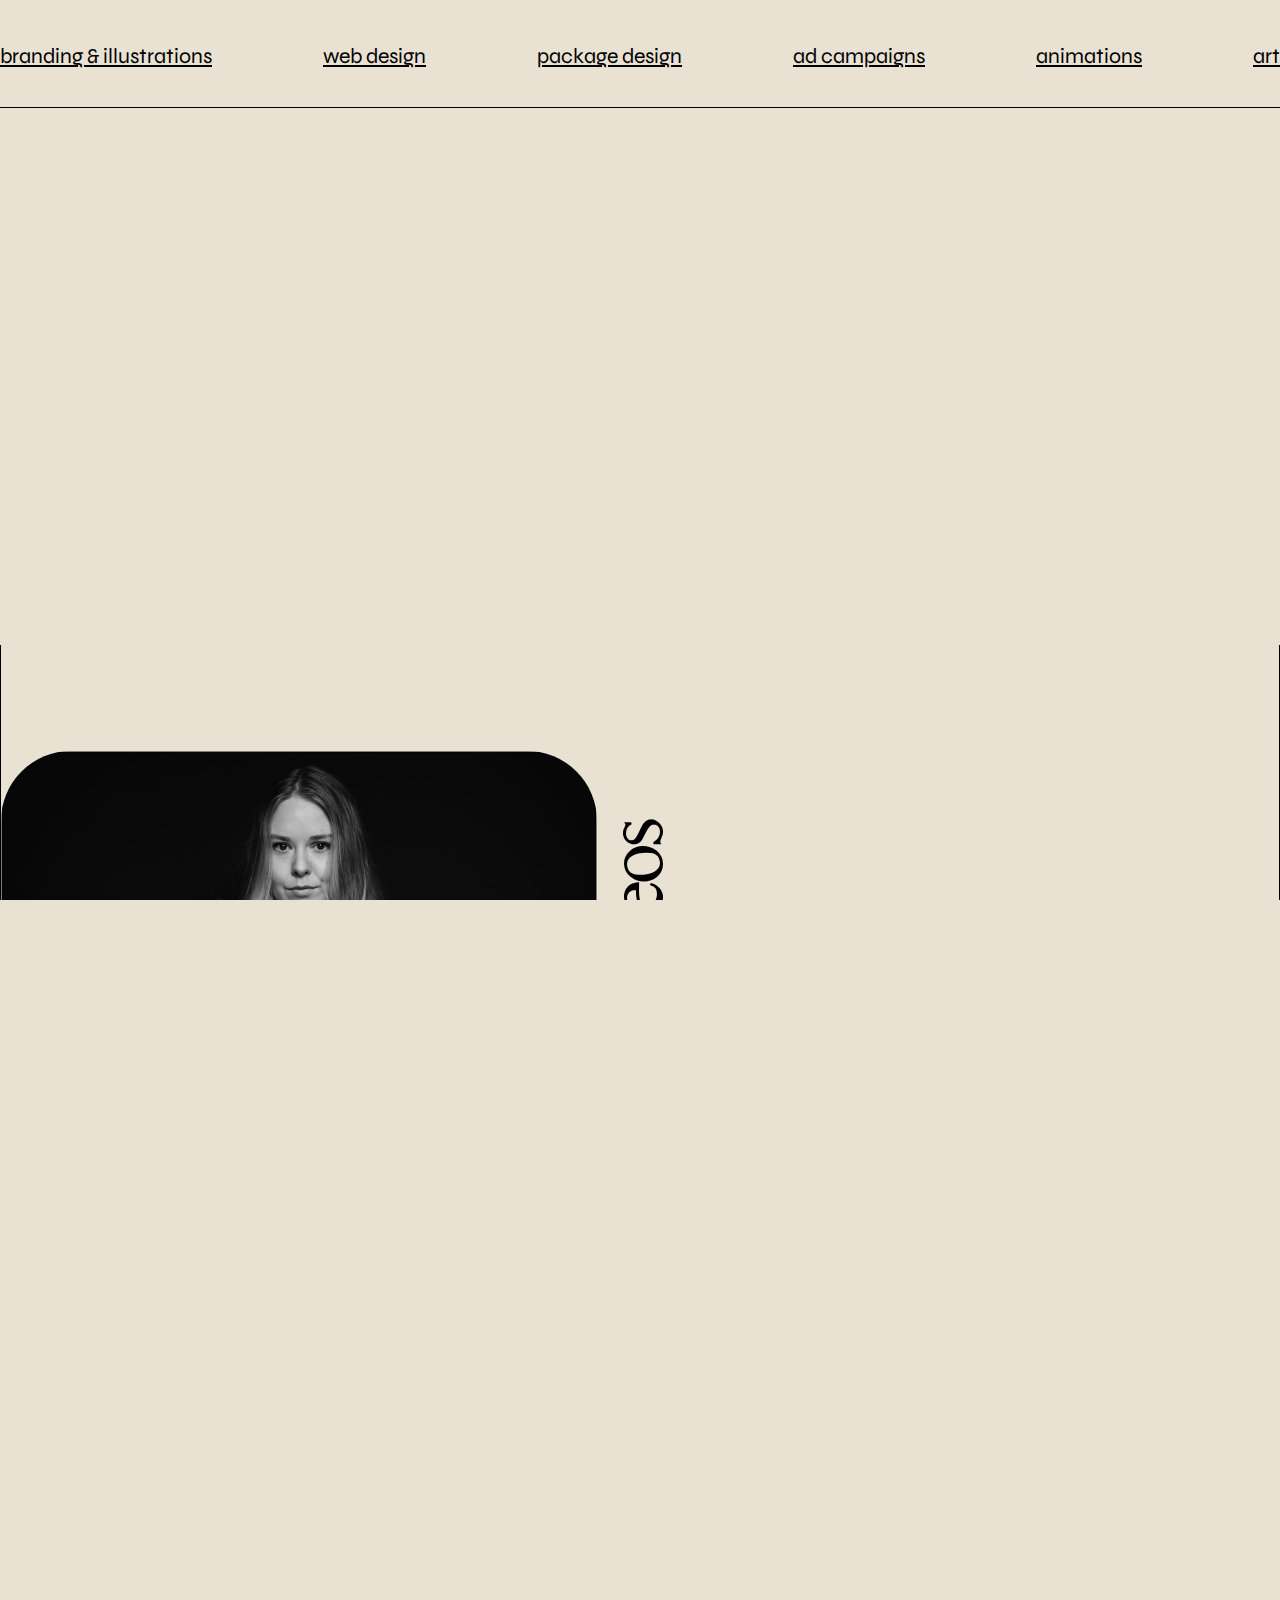
==== commit 5561c991: "fixid" ====
--- a/index.html
+++ b/index.html
@@ -133,7 +133,7 @@
                                 national animal, the wolf, entered into circulation on 20 October 2021.
                             </p>
                             <br><br>
-                            <button>More</button>
+                            <button class="read-more">More</button>
                         </div>
 
                         <div class="p-6">
@@ -151,42 +151,57 @@
                     <div class="accordion-item">
                         <h2 class="accordion-header" id="branding-illustrations">
                             <button class="accordion-button" type="accordion-button" data-bs-toggle="collapse"
-                                data-toggle="collapse" data-bs-target="#collapseOne" aria-expanded="true"
-                                aria-controls="collapseOne">
+                            data-toggle="collapse" data-bs-target="#collapseOne" aria-expanded="true"
+                            aria-controls="collapseOne">
                                 <h3 class="accordion">Branding & Illustrations</h3>
                             </button>
                         </h2>
-                        <div id="collapseOne" class="accordion-collapse collapse show"
+                        <div id="collapseOne" class="accordion-collapse collapse"
                             aria-labelledby="branding-illustrations" data-bs-parent="#accordionExample">
                             <div class="accordion-body container-fluid">
                                 <div class="row">
                                     <div class="col-lg-4 col-md-12 mb-4 mb-lg-0">
-                                        <img src="img/luna4.jpg" class="mb-4 image-fluid">
+                                        <img src="img/luna4.jpg" class="mb-4 img-fluid">
                                     </div>
                                     <div class="col-lg-4 col-md-12 mb-4 mb-lg-0">
-                                        <img src="img/sydamega.jpg" class="mb-4 image-fluid">
+                                        <img src="img/sydamega.jpg" class="mb-4 img-fluid">
                                     </div>
                                     <div class="col-lg-4 col-md-12 mb-4 mb-lg-0"><img
-                                            src="img/illustratsions/abstrakt-08.jpg" class="mb-4 image-fluid">
+                                            src="img/illustratsions/abstrakt-08.jpg" class="mb-4 img-fluid">
                                     </div>
                                     <div class="col-6 col-md-4"><img src="img/illustratsions/ericius.jpeg"
-                                            class="mb-4 image-fluid">
+                                            class="mb-4 img-fluid">
                                     </div>
                                     <div class="col-6 col-md-4"><img src="img/illustratsions/kuldnokk-ruut.jpg"
-                                            class="mb-4 image-fluid"></div>
+                                            class="mb-4 img-fluid"></div>
                                     <div class="col-6 col-md-4"><img src="img/illustratsions/miki-ruut-03.jpg"
-                                            class="mb-4 image-fluid"></div>
-                                    <div class="col-6 col-md-4"><img src="img/luna4.jpg" class="image-fluid"></div>
-                                    <div class="col-6 col-md-4"><img src="img/luna4.jpg" class="image-fluid"></div>
-                                    <div class="col-6 col-md-4"><img src="img/luna4.jpg" class="image-fluid"></div>
-                                    <div class="col-6 col-md-4"><img src="img/luna4.jpg" class="image-fluid"></div>
-                                    <div class="col-6 col-md-4"><img src="img/luna4.jpg" class="image-fluid"></div>
-                                    <div class="col-6 col-md-4"><img src="img/luna4.jpg" class="image-fluid"></div>
-                                </div>
-                            </div>
-
-                            <!--<div class="container-story">
-                                töö1 
+                                            class="mb-4 img-fluid"></div>
+                                    <div class="col-6 col-md-4"><img src="img/luna4.jpg" class="img-fluid"></div>
+                                    <div class="col-6 col-md-4"><img src="img/luna4.jpg" class="img-fluid"></div>
+                                    <div class="col-6 col-md-4"><img src="img/luna4.jpg" class="img-fluid"></div>
+                                    <div class="col-6 col-md-4"><img src="img/luna4.jpg" class="img-fluid"></div>
+                                    <div class="col-6 col-md-4"><img src="img/luna4.jpg" class="img-fluid"></div>
+                                    <div class="col-6 col-md-4"><img src="img/luna4.jpg" class="img-fluid"></div>
+                                </div>
+                            </div>
+
+                        
+                        </div>
+                    </div>
+                    <!-- Web Design TYHI-------------------------->
+                    <div class="accordion-item">
+                        <h2 class="accordion-header" id="web-design">
+                            <button class="accordion-button" type="button" data-bs-toggle="collapse"
+                                data-bs-target="#collapse2" aria-expanded="false" aria-controls="collapse2">
+                                <h3 class="accordion">Web design</h3>
+                            </button>
+                        </h2>
+                        <div id="collapse2" class="accordion-collapse collapse" aria-labelledby="web-design"
+                            data-bs-parent="#accordionExample">
+
+
+                            <div class="container-story">
+                                <!-- töö1 -->
                                 <div class="d-flex flex-row work-first">
                                     <div class="p-6 text-box">
                                         <H1>Luna</H1>
@@ -198,71 +213,17 @@
                                             Board decided that Maria's design, was the best submitted.
                                         </p>
                                         <br><br>
-                                        <button>More</button>
-                                    </div>
-                                    <div class="p-6">
-                                        <img src="img/luna4.jpg" class="image-box">
-                                    </div>
-                                </div>-->
-                            <!-- töö2 
-                            <div class="d-flex flex-row work">
-                                <div class="p-6 text-box">
-                                    <H1> Südamega tehtud</H1>
-                                    <h2><span class='icon2'></span>Client: Estonian Food Industry Association<br>
-                                        <span class='icon2'></span>Agency: Kontuur Leo Burnett<br>
-                                        <span class='icon2'></span>My role: Illustrations and character design
-                                    </h2>
-                                    <p>The two-euro commemorative coin dedicated to the Estonian national
-                                        animal, the wolf,
-                                        will use a design by the artist Maria Meos. In total 60 designs were
-                                        submitted for the international competition. The Eesti Pank Supervisory
-                                        Board decided that Maria's design, was the best submitted.
-                                    </p>
-                                    <br><br>
-                                    <button>More</button>
-                                </div>
-                                <div class="p-6">
-                                    <img src="img/sydamega.jpg" class="image-box">
-                                </div>
-                            </div>-->
-                        </div>
-                    </div>
-                    <!-- Web Design -------------------------->
-                    <div class="accordion-item">
-                        <h2 class="accordion-header" id="web-design">
-                            <button class="accordion-button" type="button" data-bs-toggle="collapse"
-                                data-bs-target="#collapse2" aria-expanded="false" aria-controls="collapse2">
-                                <h3 class="accordion">Web design</h3>
-                            </button>
-                        </h2>
-                        <div id="collapse2" class="accordion-collapse collapse show" aria-labelledby="web-design"
-                            data-bs-parent="#accordionExample">
-
-
-                            <div class="container-story">
-                                <!-- töö1 -->
-                                <div class="d-flex flex-row work-first">
-                                    <div class="p-6 text-box">
-                                        <H1>Luna</H1>
-                                        <h2><span class='icon2'></span>Client: Estonian Art University </h2>
-                                        <p> The two-euro commemorative coin dedicated to the Estonian national
-                                            animal, the wolf, will use a design by the artist Maria Meos. In total 60
-                                            designs were
-                                            submitted for the international competition. The Eesti Pank Supervisory
-                                            Board decided that Maria's design, was the best submitted.
-                                        </p>
-                                        <br><br>
-                                        <button>More</button>
-                                    </div>
-                                    <div class="p-6">
-                                        <img src="img/luna4.jpg" class="image-box">
-                                    </div>
-                                </div>
-
-                            </div>
-                        </div>
-                    </div>
-                    <!-- Package Design -------------------------->
+                                        <button class="read-more">More</button>
+                                    </div>
+                                    <div class="p-6">
+                                        <img src="img/luna4.jpg" class="image-box img-fluid">
+                                    </div>
+                                </div>
+
+                            </div>
+                        </div>
+                    </div>
+                    <!-- Package Design TYHI-------------------------->
                     <div class="accordion-item">
                         <h2 class="accordion-header" id="package-design">
                             <button class="accordion-button" type="button" data-bs-toggle="collapse"
@@ -270,7 +231,7 @@
                                 <h3 class="accordion">Package desing</h3>
                             </button>
                         </h2>
-                        <div id="collapse3" class="accordion-collapse collapse show" aria-labelledby="package-design"
+                        <div id="collapse3" class="accordion-collapse collapse" aria-labelledby="package-design"
                             data-bs-parent="#accordionExample">
 
 
@@ -299,7 +260,7 @@
                             </div>
                         </div>
                     </div>
-                    <!-- Ad Campaigns -------------------------->
+                    <!-- Ad Campaigns TYHI-------------------------->
                     <div class="accordion-item">
                         <h2 class="accordion-header" id="ad-campaigns">
                             <button class="accordion-button" type="accordion-button" data-bs-toggle="collapse"
@@ -307,7 +268,7 @@
                                 <h3 class="accordion">Ad Campaigns</h3>
                             </button>
                         </h2>
-                        <div id="collapseOne" class="accordion-collapse collapse show" aria-labelledby="ad-campaigns"
+                        <div id="collapseOne" class="accordion-collapse collapse" aria-labelledby="ad-campaigns"
                             data-bs-parent="#accordionExample">
 
                             <div class="container-story">
@@ -335,7 +296,7 @@
                             </div>
                         </div>
                     </div>
-                    <!-- Animations -------------------------->
+                    <!-- Animations TYHI-------------------------->
                     <div class="accordion-item">
                         <h2 class="accordion-header" id="animations">
                             <button class="accordion-button" type="accordion-button" data-bs-toggle="collapse"
@@ -343,7 +304,7 @@
                                 <h3 class="accordion">Animations</h3>
                             </button>
                         </h2>
-                        <div id="collapseOne" class="accordion-collapse collapse show" aria-labelledby="animations"
+                        <div id="collapseOne" class="accordion-collapse collapse" aria-labelledby="animations"
                             data-bs-parent="#accordionExample">
 
                             <div class="container-story">
@@ -373,7 +334,7 @@
                             </div>
                         </div>
                     </div>
-                    <!-- Art -------------------------->
+                    <!-- Art TYHI-------------------------->
                     <div class="accordion-item">
                         <h2 class="accordion-header" id="art">
                             <button class="accordion-button" type="accordion-button" data-bs-toggle="collapse"
@@ -381,7 +342,7 @@
                                 <h3 class="accordion">Art</h3>
                             </button>
                         </h2>
-                        <div id="collapseOne" class="accordion-collapse collapse show" aria-labelledby="art"
+                        <div id="collapseOne" class="accordion-collapse collapse" aria-labelledby="art"
                             data-bs-parent="#accordionExample">
 
                             <div class="container-story">
@@ -424,191 +385,8 @@
     </div>
 
     </div>
-    <!-- Raamid vasakul ja paremal 
-    <div class="container-header-left">
-
-    
-        
-        <img src="img/MariaMeos_logo.svg" class="logo" alt=""></img>
-
-    </div>
-    <div class="container-header-right float-right">
-    </div>
-
-
-    <div class="container-hero">
-        <div class="d-flex-hero flex-row">
-            <div class="p-5">
-                <img src="img/minupilt.jpg" class="hero-image-box">
-            </div>
-            <div class="p-4 container-intro">
-                <h1>Hi, I'm Maria!</h1>
-                <p>Graphic designer, art director and web designer. I have a passion for building
-                    highly-polished visuals for web and print. In me, you can find a mixture of technology and art.</p>
-            </div>
-        </div>
-    </div>
-
-     ANIMEERITUD MÄRKSÕNAD 
-    <div class="marquee-wrapper">
-        <span class="marquee">
-            <img src="img/marksonad-03.svg" height="200%" alt=""></img>
-        </span>
-    </div>
-
-    MYNT animatsioon 1st place <img src="img/1st_place.svg">  PUUDU
-    <div class="container-story">
-        <div class="d-flex flex-row">
-            <div class="p-6 text-box">
-                <H1> Signature 2€ coin</H 1>
-                    <H2>Bank of Estonia</H2>
-                    <p>The two-euro commemorative coin dedicated to the Estonian national animal, the wolf, will use a
-                        design by the artist Maria Meos. In total 60 designs were submitted for the international
-                        competition. The Eesti Pank Supervisory Board decided that Maria's design, was the best
-                        submitted.
-                        <br><br>
-                        The signature two-euro commemorative coin dedicated to the Estonian national animal, the wolf,
-                        entered into circulation on 20 October 2021.
-                    </p>
-                    <button>More</button>
-            </div>
-            <div class="p-6">
-                <img src="img/Mynt.jpg" class="image-box">
-            </div>
-        </div>
-    </div>
-
-   BRANDING & ILLUSTRATIONS
-    <div class="container-cat" id="s1">
-        <div class="d-flex-heading">
-            <div class="p-10 heading">
-                <img src="img/branding.svg" width="75%" height="auto">
-            </div>
-            <div class="p-2 arrow" width="10%" height="auto">
-                <img src="img/nool-10.svg" width="10%" height="auto">
-            </div>
-        </div>
-     akordioni proov - ei õnnestunud kuna tekkis nupp mida ei olnud vaja
-    <div class="container-cat" id="">
-        <div class="accordion-item d-flex-item heading" id="s1" data-bs-target="#collapseOne" aria-expanded="true"
-            aria-controls="collapseOne">
-            <img src="img/branding.svg" class="heading" width="75%" height="auto">
-            <img src="img/nool-10.svg" class="arrow" width="10%" height="auto">
-        </div>
-        <div id="collapseOne" class="accordion-collapse collapse show" aria-labelledby="s1" data-bs-parent="">
-            <div class="accordion-body">
-                <strong>This is the first item's accordion body.</strong> It is shown by default, until the collapse
-                plugin adds the appropriate classes that we use to style each element. These classes control the
-                overall appearance, as well as the showing and hiding via CSS transitions. You can modify any of
-                this with custom CSS or overriding our default variables. It's also worth noting that just about any
-                HTML can go within the <code>.accordion-body</code>, though the transition does limit overflow.
-            </div>
-        </div>
-    </div>
-
-
-   UX / UI DESIGN
-    <div class="container-cat" id="s2">
-        <div class="d-flex-heading">
-            <div class="p-10 heading">
-                <img src="img/webdesign.svg" width="45%" height="auto">
-            </div>
-            <div class="p-2 arrow" width="10%" height="auto">
-                <img src="img/nool-10.svg" width="10%" height="auto">
-            </div>
-        </div>
-    </div>
-
-
-
-   PACKAGE DESIGN
-    <div class="container-cat" id="s3">
-        <div class="d-flex-heading">
-            <div class="p-10 heading">
-                <img src="img/package.svg" width="50%" height="auto">
-            </div>
-            <div class="p-2 arrow" width="10%" height="auto">
-                <img src="img/nool-10.svg" width="10%" height="auto">
-            </div>
-        </div>
-    </div>
-
-AD CAMIAGNS
-    <div class="container-cat" id="s4">
-        <div class="d-flex-heading">
-            <div class="p-10 heading">
-                <img src="img/adcampaigns.svg" width="45%" height="auto">
-            </div>
-            <div class="p-2 arrow" width="10%" height="auto">
-                <img src="img/nool-10.svg" width="10%" height="auto">
-            </div>
-        </div>
-    </div>
-
-  ANIMATIONS
-    <div class="container-cat" id="s5">
-        <div class="d-flex-heading">
-            <div class="p-10 heading">
-                <img src="img/animations.svg" width="40%" height="auto">
-            </div>
-            <div class="p-2 arrow" width="10%" height="auto">
-                <img src="img/nool-10.svg" width="10%" height="auto">
-            </div>
-        </div>
-    </div>
-
-ART
-    <div class="container-cat" id="s6">
-        <div class="d-flex-heading">
-            <div class="p-10 heading">
-                <img src="img/art.svg" width="10%" height="auto">
-            </div>
-            <div class="p-2 arrow" width="10%" height="auto">
-                <img src="img/nool-10.svg" width="10%" height="auto">
-            </div>
-        </div>
-    </div>
-
-   KURSOR
-partial:index.partial.html
-    <div class="box">
-        <div class="dot"></div>
-        <div class="dot"></div>
-        <div class="dot"></div>
-        <div class="dot"></div>
-        <div class="dot"></div>
-    </div>
-
-    KURSOR 2
-   SVG Filters
-    <svg xmlns="http://www.w3.org/2000/svg" version="1.1">
-        <defs>
-            <filter id="filter-name">
-                <feGaussianBlur in="SourceGraphic" stdDeviation="15" result="my-blur" />
-                <feColorMatrix in="my-blur" mode="matrix" values="
-                  1 0 0 0 0
-                  0 1 0 0 0
-                  0 0 1 0 0
-                  0 0 0 20 -8" result="my-gooey" />
-            </filter>
-        </defs>
-    </svg>
-
-  Partial 
-    <script src='https://cdnjs.cloudflare.com/ajax/libs/jquery/3.2.1/jquery.min.js'></script>
-    <script src="./script.js"></script>
-    -->
-    <!-- Optional JavaScript -->
-    <!-- jQuery first, then Popper.js, then Bootstrap JS -->
-    <script src="https://code.jquery.com/jquery-3.3.1.slim.min.js"
-        integrity="sha384-q8i/X+965DzO0rT7abK41JStQIAqVgRVzpbzo5smXKp4YfRvH+8abtTE1Pi6jizo"
-        crossorigin="anonymous"></script>
-    <script src="https://cdnjs.cloudflare.com/ajax/libs/popper.js/1.14.7/umd/popper.min.js"
-        integrity="sha384-UO2eT0CpHqdSJQ6hJty5KVphtPhzWj9WO1clHTMGa3JDZwrnQq4sF86dIHNDz0W1"
-        crossorigin="anonymous"></script>
-    <script src="https://stackpath.bootstrapcdn.com/bootstrap/4.3.1/js/bootstrap.min.js"
-        integrity="sha384-JjSmVgyd0p3pXB1rRibZUAYoIIy6OrQ6VrjIEaFf/nJGzIxFDsf4x0xIM+B07jRM"
-        crossorigin="anonymous"></script>
+
+    <script src="https://cdn.jsdelivr.net/npm/bootstrap@5.0.2/dist/js/bootstrap.bundle.min.js" integrity="sha384-MrcW6ZMFYlzcLA8Nl+NtUVF0sA7MsXsP1UyJoMp4YLEuNSfAP+JcXn/tWtIaxVXM" crossorigin="anonymous"></script>
 </body>
 
 </html>--- a/style.css
+++ b/style.css
@@ -16,9 +16,8 @@
 
 @font-face {
   font-family: gallient;
-  scr: url('font/gallient-webfont.woff2') format('woff2');
-  scr: url('font/gallient-webfont.woff') format('woff');
-  font-weight: normal;
+  src: url('font/gallient-webfont.woff2') format('woff2'), url('font/gallient-webfont.woff') format('woff');
+  font-weight: 400;
   font-style: normal;
 }
 
@@ -202,15 +201,20 @@
 }
 
 .nav-link:hover {
-  color: #cbe527;
+  color: black;
+  text-decoration: line-through;
+  transition: 1s ease;
 }
 
 .nav-link:active {
-  color: #cbe527;
+  color: black;
+  text-decoration: line-through;
+  transition: 1s ease;
 }
 
 .nav-link::after {
-  text-decoration: dotted;
+  text-decoration: line-through;
+  transition: 1s ease;
 }
 
 .a {
@@ -219,7 +223,9 @@
 }
 
 a:hover {
-  color: #cbe527;
+  color: black;
+  text-decoration: line-through;
+  transition: 1s ease;
 }
 
 
@@ -299,14 +305,20 @@
   line-height: 0pt;
 }
 
+
 .icon1 {
-  background: url('img/t2rn1.svg');
-  height: 120px;
+  background: url(img/t2rn1.svg) no-repeat;
+  background-position-y: 20px;
+  height: 140px;
   width: 120px;
   display: inline-block;
   line-height: 0pt;
-  /* Other styles here */
-}
+  margin-bottom: -20px;
+}
+
+/* Other styles here */
+
+
 .marquee {
   display: block;
   /* Important to give the content a width */
@@ -395,7 +407,7 @@
 
 }
 
-button {
+button.read-more {
   padding: 15px 80px;
   background-color: #E9E2D3;
   border: 1px;
@@ -409,7 +421,7 @@
 }
 
 ::after,
-button::before {
+button.read-more::before {
   content: "";
   position: absolute;
   top: 50%;
@@ -419,7 +431,7 @@
   transition: all .4s cubic-bezier(0.645, 0.045, 0.355, 1);
 }
 
-button::after {
+button.read-more::after {
   width: 50px;
   height: 1px;
   background: black;
@@ -427,7 +439,7 @@
   margin-top: 0px;
 }
 
-button::before {
+button.read-more::before {
   content: "";
   transform: rotate(-135deg) translateX(50%);
   width: 11px;
@@ -438,13 +450,13 @@
   margin-top: -1px;
 }
 
-button:hover {
+button.read-more:hover {
   padding: 15px 120px 15px 40px;
   background-color: #cbe527;
 }
 
-button:hover::after,
-button:hover::before {
+button.read-more:hover::after,
+button.read-more:hover::before {
   opacity: 1;
   right: 15px;
 
@@ -470,41 +482,38 @@
 }
 
 
-.accordion {
+.accordion .accordion-button {
   background-color: #E9E2D3;
 
 }
 
 
 .accordion-button::after {
-  width: 3rem;
-  height: 3rem;
+  width: 5rem;
+  height: 5rem;
   background-image: url(img/nool-10.svg);
-  background-size: 3rem 3rem;
+  background-size: 5rem 5rem;
+  opacity: 1;
+  transition: none;
+}
+
+.accordion-button:not(.collapsed)::after {
   transform: rotate(45deg);
-
-  background-color: #E9E2D3;
-  opacity: 0;
-  transition: none;
-}
+  transform-origin: center;
+  top: auto;
+}
+
+.accordion-button:not(.collapsed) {
+  color: #E9E2D3;
+  background-color: #E9E2D3;
+  box-shadow: none;
+  color: black;
+
+}
+
+
 
 .accordion-button:not(.collapsed)::after {
   background-image: url(img/nool-10.svg);
-
-  background-color: #E9E2D3;
-}
-
-.accordion-button:not(.collapsed) {
-  color: #E9E2D3;
-  background-color: #E9E2D3;
-  box-shadow: none;
-  color: black;
-
-}
-
-
-
-.accordion-button:not(.collapsed)::after {
-  background-image: url(img/nool-10.svg);
   background-color: #E9E2D3;
 }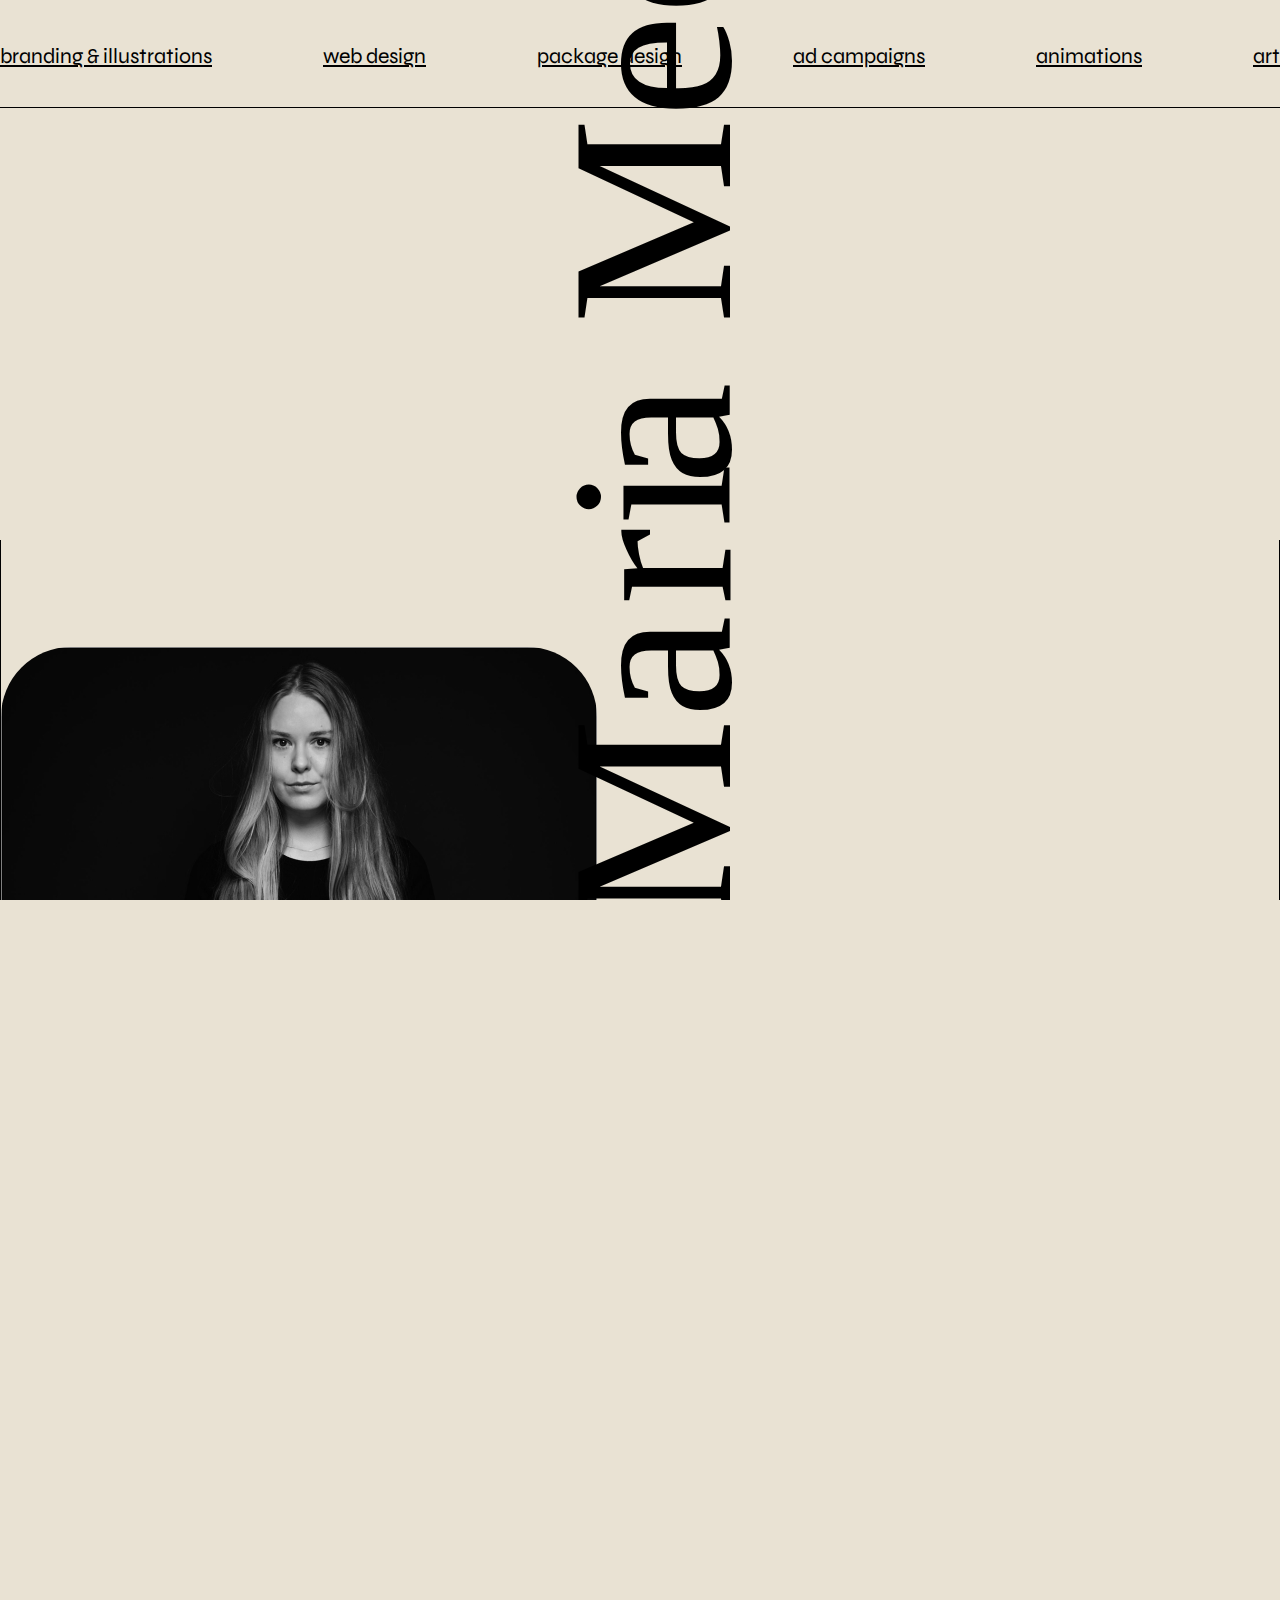
==== commit 3b4b510d: "uued alamlehed" ====
--- a/index.html
+++ b/index.html
@@ -16,10 +16,7 @@
     <title>Maria Meos</title>
     <link rel="icon" type="image/x-icon" href="img/MM_favicon.svg">
     <style>
-        /* div {
-            border: 1px solid red;
-        }
- */
+
     </style>
 </head>
 
@@ -55,7 +52,7 @@
         <div class="row">
             <!---------------------------- raam vasakul  ---------------------------->
             <div class="col-1 ">
-                <h3 class="logo">Maria Meos</h3>
+                <img src="img/MariaMeos-logo.svg" class="img-fluid logo">
             </div>
             <div class="col-10">
                 <!---------------------------- HERO ---------------------------->
@@ -144,6 +141,7 @@
 
 
 
+
                 <!---------------------------- AKORDION -------------------------->
 
                 <div class="accordion" id="accordionExample">
@@ -151,8 +149,8 @@
                     <div class="accordion-item">
                         <h2 class="accordion-header" id="branding-illustrations">
                             <button class="accordion-button" type="accordion-button" data-bs-toggle="collapse"
-                            data-toggle="collapse" data-bs-target="#collapseOne" aria-expanded="true"
-                            aria-controls="collapseOne">
+                                data-toggle="collapse" data-bs-target="#collapseOne" aria-expanded="true"
+                                aria-controls="collapseOne">
                                 <h3 class="accordion">Branding & Illustrations</h3>
                             </button>
                         </h2>
@@ -161,232 +159,322 @@
                             <div class="accordion-body container-fluid">
                                 <div class="row">
                                     <div class="col-lg-4 col-md-12 mb-4 mb-lg-0">
-                                        <img src="img/luna4.jpg" class="mb-4 img-fluid">
-                                    </div>
-                                    <div class="col-lg-4 col-md-12 mb-4 mb-lg-0">
-                                        <img src="img/sydamega.jpg" class="mb-4 img-fluid">
-                                    </div>
-                                    <div class="col-lg-4 col-md-12 mb-4 mb-lg-0"><img
-                                            src="img/illustratsions/abstrakt-08.jpg" class="mb-4 img-fluid">
-                                    </div>
-                                    <div class="col-6 col-md-4"><img src="img/illustratsions/ericius.jpeg"
-                                            class="mb-4 img-fluid">
-                                    </div>
-                                    <div class="col-6 col-md-4"><img src="img/illustratsions/kuldnokk-ruut.jpg"
-                                            class="mb-4 img-fluid"></div>
-                                    <div class="col-6 col-md-4"><img src="img/illustratsions/miki-ruut-03.jpg"
-                                            class="mb-4 img-fluid"></div>
-                                    <div class="col-6 col-md-4"><img src="img/luna4.jpg" class="img-fluid"></div>
-                                    <div class="col-6 col-md-4"><img src="img/luna4.jpg" class="img-fluid"></div>
-                                    <div class="col-6 col-md-4"><img src="img/luna4.jpg" class="img-fluid"></div>
-                                    <div class="col-6 col-md-4"><img src="img/luna4.jpg" class="img-fluid"></div>
-                                    <div class="col-6 col-md-4"><img src="img/luna4.jpg" class="img-fluid"></div>
-                                    <div class="col-6 col-md-4"><img src="img/luna4.jpg" class="img-fluid"></div>
-                                </div>
-                            </div>
-
-                        
+                                        <a href="index-luna2.html" class="img-fluid">
+                                            <img src="img/luna4.jpg" class="img-fluid gallery-frame">
+                                        </a>
+                                    </div>
+
+                                    <div class="col-lg-4 col-md-12 mb-4 mb-lg-0">
+                                        <a href="index-sydamega.html" class="img-fluid">
+                                            <img src="img/illustratsions/Sydamega-ruut.jpg"
+                                                class="img-fluid gallery-frame">
+                                        </a>
+                                    </div>
+                                    <div class="col-lg-4 col-md-12 mb-4 mb-lg-0">
+                                        <a href="img/illustratsions/abstrakt-08.jpg" class="img-fluid"
+                                            data-toggle="lightbox" data-caption="Illustration">
+                                            <img src="img/illustratsions/abstrakt-08.jpg"
+                                                class="img-fluid gallery-frame">
+                                        </a>
+                                    </div>
+                                    <div class="col-lg-4 col-md-12 mb-4 mb-lg-0">
+                                        <a href="index-ericius.html" class="img-fluid">
+                                            <img src="img/ericius/Ericius-animantsioon-ruut.gif"
+                                                class="img-fluid gallery-frame">
+
+                                        </a>
+                                    </div>
+                                    <div class="col-lg-4 col-md-12 mb-4 mb-lg-0">
+                                        <a href="img/illustratsions/Illustratsioon.jpeg" class="img-fluid "
+                                            data-toggle="lightbox" data-caption="Illustration">
+                                            <img src="img/illustratsions/Illustratsioon-ruut.jpg"
+                                                class="img-fluid gallery-frame">
+                                        </a>
+                                    </div>
+                                    <div class="col-lg-4 col-md-12 mb-4 mb-lg-0">
+                                        <a href="img/illustratsions/starling.jpeg" class="img-fluid"
+                                            data-toggle="lightbox" data-caption="Digital painting">
+                                            <img src="img/illustratsions/starling-ruut.jpg"
+                                                class="img-fluid gallery-frame">
+                                        </a>
+                                    </div>
+                                    <div class="col-lg-4 col-md-12 mb-4 mb-lg-0">
+                                        <a href="img/illustratsions/everpress.jpg" class="img-fluid "
+                                            data-toggle="lightbox" data-caption="Illustration">
+                                            <img src="img/illustratsions/everpress.jpg" class="img-fluid gallery-frame">
+                                        </a>
+                                    </div>
+
+                                    <div class="col-lg-4 col-md-12 mb-4 mb-lg-0">
+                                        <a href="img/illustratsions/lineart.jpeg" class="img-fluid "
+                                            data-toggle="lightbox" data-caption="Line Op Art">
+                                            <img src="img/illustratsions/lineart-ruut.jpg"
+                                                class="img-fluid gallery-frame">
+                                        </a>
+                                    </div>
+                                    <div class="col-lg-4 col-md-12 mb-4 mb-lg-0">
+                                        <a href="img/illustratsions/wpap.jpeg" class="img-fluid " data-toggle="lightbox"
+                                            data-caption="Illustration">
+                                            <img src="img/illustratsions/wpap-ruut.jpg" class="img-fluid gallery-frame">
+                                        </a>
+                                    </div>
+
+                                    <div class="col-lg-4 col-md-12 mb-4 mb-lg-0">
+                                        <a href="img/illustratsions/miki.jpg" class="img-fluid" data-toggle="lightbox"
+                                            data-caption="Typography Illustration">
+                                            <img src="img/illustratsions/miki-ruut-03.jpg"
+                                                class="img-fluid gallery-frame">
+                                        </a>
+                                    </div>
+                                    <div class="col-lg-4 col-md-12 mb-4 mb-lg-0">
+                                        <a href="img/illustratsions/autorportrait.jpeg" class="img-fluid "
+                                            data-toggle="lightbox" data-caption="Illustration">
+                                            <img src="img/illustratsions/autorportraitruut.jpg"
+                                                class="img-fluid gallery-frame">
+                                        </a>
+                                    </div>
+                                    <div class="col-lg-4 col-md-12 mb-4 mb-lg-0">
+                                        <a href="img/illustratsions/batman.jpeg" class="img-fluid "
+                                            data-toggle="lightbox" data-caption="Illustration">
+                                            <img src="img/illustratsions/batman-ruut.jpg"
+                                                class="img-fluid gallery-frame">
+                                        </a>
+                                    </div>
+
+                                    <div class="col-lg-4 col-md-12 mb-4 mb-lg-0">
+                                        <a href="img/illustratsions/oneline.jpg" class="img-fluid "
+                                            data-toggle="lightbox" data-caption="Illustration">
+                                            <img src="img/illustratsions/oneline-ruut-09.jpg"
+                                                class="img-fluid gallery-frame">
+                                        </a>
+                                    </div>
+                                    <div class="col-lg-4 col-md-12 mb-4 mb-lg-0">
+                                        <a href="img/illustratsions/flamingo.jpeg" class="img-fluid "
+                                            data-toggle="lightbox" data-caption="Illustration">
+                                            <img src="img/illustratsions/flamingo-ruut.jpg"
+                                                class="img-fluid gallery-frame">
+                                        </a>
+                                    </div>
+                                    <div class="col-lg-4 col-md-12 mb-4 mb-lg-0">
+                                        <a href="img/illustratsions/robot.jpeg" class="img-fluid "
+                                            data-toggle="lightbox" data-caption="Illustration">
+                                            <img src="img/illustratsions/robot-ruut.jpg"
+                                                class="img-fluid gallery-frame">
+                                        </a>
+                                    </div>
+                                    <!-- <div class="col-lg-4 col-md-12 mb-4 mb-lg-0">
+                                        <a href="img/illustratsions/blend.jpg" class="img-fluid " data-toggle="lightbox"
+                                            data-caption="Illustration">
+                                            <img src="img/illustratsions/blend-ruut.jpg" class="img-fluid gallery-frame">
+                                        </a>
+                                    </div>-->
+
+                                </div>
+                            </div>
+
+
                         </div>
                     </div>
                     <!-- Web Design TYHI-------------------------->
+                   
                     <div class="accordion-item">
                         <h2 class="accordion-header" id="web-design">
-                            <button class="accordion-button" type="button" data-bs-toggle="collapse"
-                                data-bs-target="#collapse2" aria-expanded="false" aria-controls="collapse2">
+                            <button class="accordion-button" type="accordion-button" data-bs-toggle="collapse"
+                                data-bs-target="#collapseTwo" aria-expanded="true" aria-controls="collapseTwo">
                                 <h3 class="accordion">Web design</h3>
                             </button>
                         </h2>
-                        <div id="collapse2" class="accordion-collapse collapse" aria-labelledby="web-design"
+                        <div id="collapseTwo" class="accordion-collapse collapse" aria-labelledby="web-design"
                             data-bs-parent="#accordionExample">
 
-
-                            <div class="container-story">
-                                <!-- töö1 -->
-                                <div class="d-flex flex-row work-first">
-                                    <div class="p-6 text-box">
-                                        <H1>Luna</H1>
-                                        <h2><span class='icon2'></span>Client: Estonian Art University </h2>
-                                        <p> The two-euro commemorative coin dedicated to the Estonian national
-                                            animal, the wolf, will use a design by the artist Maria Meos. In total 60
-                                            designs were
-                                            submitted for the international competition. The Eesti Pank Supervisory
-                                            Board decided that Maria's design, was the best submitted.
-                                        </p>
-                                        <br><br>
-                                        <button class="read-more">More</button>
-                                    </div>
-                                    <div class="p-6">
-                                        <img src="img/luna4.jpg" class="image-box img-fluid">
-                                    </div>
-                                </div>
-
-                            </div>
-                        </div>
-                    </div>
-                    <!-- Package Design TYHI-------------------------->
-                    <div class="accordion-item">
-                        <h2 class="accordion-header" id="package-design">
-                            <button class="accordion-button" type="button" data-bs-toggle="collapse"
-                                data-bs-target="#collapse3" aria-expanded="false" aria-controls="collapse3">
-                                <h3 class="accordion">Package desing</h3>
-                            </button>
-                        </h2>
-                        <div id="collapse3" class="accordion-collapse collapse" aria-labelledby="package-design"
-                            data-bs-parent="#accordionExample">
-
-
-
-                            <div class="container-story">
-                                <!-- töö1 -->
-                                <div class="d-flex flex-row work-first">
-                                    <div class="p-6 text-box">
-                                        <H1>Luna</H1>
-                                        <h2><span class='icon2'></span>Client: Estonian Art University </h2>
-                                        <p> The two-euro commemorative coin dedicated to the Estonian national
-                                            animal, the wolf, will use a design by the artist Maria Meos. In total
-                                            60
-                                            designs were
-                                            submitted for the international competition. The Eesti Pank Supervisory
-                                            Board decided that Maria's design, was the best submitted.
-                                        </p>
-                                        <br><br>
-                                        <button>More</button>
-                                    </div>
-                                    <div class="p-6">
-                                        <img src="img/luna4.jpg" class="image-box">
-                                    </div>
-                                </div>
-
-                            </div>
-                        </div>
-                    </div>
-                    <!-- Ad Campaigns TYHI-------------------------->
-                    <div class="accordion-item">
-                        <h2 class="accordion-header" id="ad-campaigns">
-                            <button class="accordion-button" type="accordion-button" data-bs-toggle="collapse"
-                                data-bs-target="#collapseOne" aria-expanded="true" aria-controls="collapseOne">
-                                <h3 class="accordion">Ad Campaigns</h3>
-                            </button>
-                        </h2>
-                        <div id="collapseOne" class="accordion-collapse collapse" aria-labelledby="ad-campaigns"
-                            data-bs-parent="#accordionExample">
-
-                            <div class="container-story">
-                                <!-- töö1 -->
-                                <div class="d-flex flex-row work-first">
-                                    <div class="p-6 text-box">
-                                        <H1>Luna</H1>
-                                        <h2><span class='icon2'></span>Client: Estonian Art University </h2>
-                                        <p> The two-euro commemorative coin dedicated to the Estonian national
-                                            animal, the wolf, will use a design by the artist Maria Meos. In total
-                                            60
-                                            designs were
-                                            submitted for the international competition. The Eesti Pank Supervisory
-                                            Board decided that Maria's design, was the best submitted.
-                                        </p>
-                                        <br><br>
-                                        <button>More</button>
-                                    </div>
-                                    <div class="p-6">
-                                        <img src="img/luna4.jpg" class="image-box">
-                                    </div>
-                                </div>
-                                <!-- töö2 -->
-
-                            </div>
-                        </div>
-                    </div>
-                    <!-- Animations TYHI-------------------------->
-                    <div class="accordion-item">
-                        <h2 class="accordion-header" id="animations">
-                            <button class="accordion-button" type="accordion-button" data-bs-toggle="collapse"
-                                data-bs-target="#collapseOne" aria-expanded="true" aria-controls="collapseOne">
-                                <h3 class="accordion">Animations</h3>
-                            </button>
-                        </h2>
-                        <div id="collapseOne" class="accordion-collapse collapse" aria-labelledby="animations"
-                            data-bs-parent="#accordionExample">
-
-                            <div class="container-story">
-                                <!-- töö1 -->
-
-                                <div class="d-flex flex-row work">
-                                    <div class="p-6 text-box">
-                                        <H1> Südamega tehtud</H1>
-                                        <h2><span class='icon2'></span>Client: Estonian Food Industry
-                                            Association<br>
-                                            <span class='icon2'></span>Agency: Kontuur Leo Burnett<br>
-                                            <span class='icon2'></span>My role: Illustrations and character design
-                                        </h2>
-                                        <p>The two-euro commemorative coin dedicated to the Estonian national
-                                            animal, the wolf,
-                                            will use a design by the artist Maria Meos. In total 60 designs were
-                                            submitted for the international competition. The Eesti Pank Supervisory
-                                            Board decided that Maria's design, was the best submitted.
-                                        </p>
-                                        <br><br>
-                                        <button>More</button>
-                                    </div>
-                                    <div class="p-6">
-                                        <img src="img/sydamega.jpg" class="image-box">
-                                    </div>
-                                </div>
-                            </div>
-                        </div>
-                    </div>
-                    <!-- Art TYHI-------------------------->
-                    <div class="accordion-item">
-                        <h2 class="accordion-header" id="art">
-                            <button class="accordion-button" type="accordion-button" data-bs-toggle="collapse"
-                                data-bs-target="#collapseOne" aria-expanded="true" aria-controls="collapseOne">
-                                <h3 class="accordion">Art</h3>
-                            </button>
-                        </h2>
-                        <div id="collapseOne" class="accordion-collapse collapse" aria-labelledby="art"
-                            data-bs-parent="#accordionExample">
-
-                            <div class="container-story">
-                                <!-- töö1 -->
-                                <div class="d-flex flex-row work-first">
-                                    <div class="p-6 text-box">
-                                        <H1>Luna</H1>
-                                        <h2><span class='icon2'></span>Client: Estonian Art University </h2>
-                                        <p> The two-euro commemorative coin dedicated to the Estonian national
-                                            animal, the wolf, will use a design by the artist Maria Meos. In total
-                                            60
-                                            designs were
-                                            submitted for the international competition. The Eesti Pank Supervisory
-                                            Board decided that Maria's design, was the best submitted.
-                                        </p>
-                                        <br><br>
-                                        <button>More</button>
-                                    </div>
-                                    <div class="p-6">
-                                        <img src="img/luna4.jpg" class="image-box">
-                                    </div>
-                                </div>
-
-                            </div>
-                        </div>
-                    </div>
-                </div>
-            </div>
-            <div class="col-1">
-                <a class="contact" href="https://www.linkedin.com/in/maria-meos" target="_blank">
-                    <h3>LinkedIn</h3>
-                </a>
-                <a class="contact" href="mailto:ms.meos@gmail.com">
-                    <h3>Email</h3>
-                </a>
+                            <div class="accordion-body container-fluid">
+                                <div class="row">
+
+                                    <div class="col-lg-4 col-md-12 mb-4 mb-lg-0">
+                                        <a href="index-webdesign.html" class="img-fluid">
+                                            <img src="img/webdesign/vaade2-ruut.jpg" class="img-fluid gallery-frame">
+
+                                        </a>
+                                    </div>
+
+
+
+
+
+                                </div>
+                            </div>
+                        </div>
+                    </div>
+                </div>
+                <!-- Package Design TYHI-------------------------->
+                <div class="accordion-item">
+                    <h2 class="accordion-header" id="package-design">
+                        <button class="accordion-button" type="button" data-bs-toggle="collapse"
+                            data-bs-target="#collapse3" aria-expanded="false" aria-controls="collapse3">
+                            <h3 class="accordion">Package desing</h3>
+                        </button>
+                    </h2>
+                    <div id="collapse3" class="accordion-collapse collapse" aria-labelledby="package-design"
+                        data-bs-parent="#accordionExample">
+
+
+
+                        <div class="container-story">
+                            <!-- töö1 -->
+                            <div class="d-flex flex-row work-first">
+                                <div class="p-6 text-box">
+                                    <H1>Luna</H1>
+                                    <h2><span class='icon2'></span>Client: Estonian Art University </h2>
+                                    <p> The two-euro commemorative coin dedicated to the Estonian national
+                                        animal, the wolf, will use a design by the artist Maria Meos. In total
+                                        60
+                                        designs were
+                                        submitted for the international competition. The Eesti Pank Supervisory
+                                        Board decided that Maria's design, was the best submitted.
+                                    </p>
+                                    <br><br>
+                                    <button>More</button>
+                                </div>
+                                <div class="p-6">
+                                    <img src="img/luna4.jpg" class="image-box">
+                                </div>
+                            </div>
+
+                        </div>
+                    </div>
+                </div>
+                <!-- Ad Campaigns TYHI-------------------------->
+                <div class="accordion-item">
+                    <h2 class="accordion-header" id="ad-campaigns">
+                        <button class="accordion-button" type="accordion-button" data-bs-toggle="collapse"
+                            data-bs-target="#collapseOne" aria-expanded="true" aria-controls="collapseOne">
+                            <h3 class="accordion">Ad Campaigns</h3>
+                        </button>
+                    </h2>
+                    <div id="collapseOne" class="accordion-collapse collapse" aria-labelledby="ad-campaigns"
+                        data-bs-parent="#accordionExample">
+
+                        <div class="container-story">
+                            <!-- töö1 -->
+                            <div class="d-flex flex-row work-first">
+                                <div class="p-6 text-box">
+                                    <H1>Luna</H1>
+                                    <h2><span class='icon2'></span>Client: Estonian Art University </h2>
+                                    <p> The two-euro commemorative coin dedicated to the Estonian national
+                                        animal, the wolf, will use a design by the artist Maria Meos. In total
+                                        60
+                                        designs were
+                                        submitted for the international competition. The Eesti Pank Supervisory
+                                        Board decided that Maria's design, was the best submitted.
+                                    </p>
+                                    <br><br>
+                                    <button>More</button>
+                                </div>
+                                <div class="p-6">
+                                    <img src="img/luna4.jpg" class="image-box">
+                                </div>
+                            </div>
+                            <!-- töö2 -->
+
+                        </div>
+                    </div>
+                </div>
+                <!-- Animations TYHI-------------------------->
+                <div class="accordion-item">
+                    <h2 class="accordion-header" id="animations">
+                        <button class="accordion-button" type="accordion-button" data-bs-toggle="collapse"
+                            data-bs-target="#collapseOne" aria-expanded="true" aria-controls="collapseOne">
+                            <h3 class="accordion">Animations</h3>
+                        </button>
+                    </h2>
+                    <div id="collapseOne" class="accordion-collapse collapse" aria-labelledby="animations"
+                        data-bs-parent="#accordionExample">
+
+                        <div class="container-story">
+                            <!-- töö1 -->
+
+                            <div class="d-flex flex-row work">
+                                <div class="p-6 text-box">
+                                    <H1> Südamega tehtud</H1>
+                                    <h2><span class='icon2'></span>Client: Estonian Food Industry
+                                        Association<br>
+                                        <span class='icon2'></span>Agency: Kontuur Leo Burnett<br>
+                                        <span class='icon2'></span>My role: Illustrations and character design
+                                    </h2>
+                                    <p>The two-euro commemorative coin dedicated to the Estonian national
+                                        animal, the wolf,
+                                        will use a design by the artist Maria Meos. In total 60 designs were
+                                        submitted for the international competition. The Eesti Pank Supervisory
+                                        Board decided that Maria's design, was the best submitted.
+                                    </p>
+                                    <br><br>
+                                    <button>More</button>
+                                </div>
+                                <div class="p-6">
+                                    <img src="img/sydamega.jpg" class="image-box">
+                                </div>
+                            </div>
+                        </div>
+                    </div>
+                </div>
+                <!-- Art TYHI-------------------------->
+                <div class="accordion-item">
+                    <h2 class="accordion-header" id="art">
+                        <button class="accordion-button" type="accordion-button" data-bs-toggle="collapse"
+                            data-bs-target="#collapseOne" aria-expanded="true" aria-controls="collapseOne">
+                            <h3 class="accordion">Art</h3>
+                        </button>
+                    </h2>
+                    <div id="collapseOne" class="accordion-collapse collapse" aria-labelledby="art"
+                        data-bs-parent="#accordionExample">
+
+                        <div class="container-story">
+                            <!-- töö1 -->
+                            <div class="d-flex flex-row work-first">
+                                <div class="p-6 text-box">
+                                    <H1>Luna</H1>
+                                    <h2><span class='icon2'></span>Client: Estonian Art University </h2>
+                                    <p> The two-euro commemorative coin dedicated to the Estonian national
+                                        animal, the wolf, will use a design by the artist Maria Meos. In total
+                                        60
+                                        designs were
+                                        submitted for the international competition. The Eesti Pank Supervisory
+                                        Board decided that Maria's design, was the best submitted.
+                                    </p>
+                                    <br><br>
+                                    <button>More</button>
+                                </div>
+                                <div class="p-6">
+                                    <img src="img/luna4.jpg" class="image-box">
+                                </div>
+                            </div>
+
+                        </div>
+                    </div>
+                </div>
             </div>
         </div>
+        <div class="col-1">
+            <a class="contact" href="https://www.linkedin.com/in/maria-meos" target="_blank">
+                <img src="img/LinkedIn.svg" class="img-fluid ">
+            </a>
+            <a class="contact" href="mailto:ms.meos@gmail.com">
+                <img src="img/Email.svg" class="img-fluid ">
+            </a>
+        </div>
     </div>
-   
     </div>
 
     </div>
 
-    <script src="https://cdn.jsdelivr.net/npm/bootstrap@5.0.2/dist/js/bootstrap.bundle.min.js" integrity="sha384-MrcW6ZMFYlzcLA8Nl+NtUVF0sA7MsXsP1UyJoMp4YLEuNSfAP+JcXn/tWtIaxVXM" crossorigin="anonymous"></script>
+    </div>
+
+    <script src="https://cdn.jsdelivr.net/npm/bootstrap@5.0.2/dist/js/bootstrap.bundle.min.js"
+        integrity="sha384-MrcW6ZMFYlzcLA8Nl+NtUVF0sA7MsXsP1UyJoMp4YLEuNSfAP+JcXn/tWtIaxVXM"
+        crossorigin="anonymous"></script>
+
+    <script src="https://cdn.jsdelivr.net/npm/bs5-lightbox@1.7.11/dist/index.bundle.min.js"></script>
+
 </body>
 
 </html>--- a/style.css
+++ b/style.css
@@ -16,8 +16,14 @@
 
 @font-face {
   font-family: gallient;
-  src: url('font/gallient-webfont.woff2') format('woff2'), url('font/gallient-webfont.woff') format('woff');
-  font-weight: 400;
+  src: url('font/gallient-webfont.woff2') format('woff2');
+  src: url('font/gallient-webfont.woff') format('woff');
+  font-weight: normal;
+  font-style: normal;
+}
+h6{
+  font-family: gallient;
+  font-size: 60pt;
   font-style: normal;
 }
 
@@ -75,6 +81,7 @@
   margin: auto;
   transform: rotate(-90deg);
   padding: 2rem;
+
 }
 
 .contact {
@@ -96,66 +103,8 @@
 h3.accordion {
   font-size: 70pt;
 }
-/* Container */
-.box {
-  width: 100%;
-  height: 100%;
-  overflow: visible;
-
-  /* SVG Filters should be applied to the container */
-  -webkit-filter: url("#filter-name");
-  filter: url("#filter-name");
-  /*
-  Load filters from external SVGs (optional):
-  filter: url('filters.svg#filter-name');
-  */
-}
-
-/* Dot */
-.dot {
-  position: absolute;
-  width: 50px;
-  height: 50px;
-  top: 50%;
-  left: 50%;
-  margin-top: -40px;
-  margin-left: -40px;
-  background: #EEEEEE;
-  border-radius: 40px;
-  transition: ease .1s;
-  pointer-events: none;
-}
-
-.dot:nth-child(5) {
-  background: #9C27B0;
-  transition: ease .1s;
-  transform: scale(1);
-
-}
-
-.dot:nth-child(4) {
-  background: #B037AD;
-  transition: ease .12s;
-  transform: scale(.8);
-}
-
-.dot:nth-child(3) {
-  background: #C245AA;
-  transition: ease .14s;
-  transform: scale(.6);
-}
-
-.dot:nth-child(2) {
-  background: #D252A7;
-  transition: ease .16s;
-  transform: scale(.4);
-}
-
-.dot:nth-child(1) {
-  background: #E35FA4;
-  transition: ease .18s;
-  transform: scale(.2);
-}
+
+
 
 .container-fluid.section__nav {
   padding-left: 0;
@@ -179,6 +128,18 @@
   border-style: solid;
   height: fit-content;
   padding: 2rem;
+}
+.container-intro-luna {
+  text-align: center;
+  background-color: #cbe527;
+  border: 1px;
+  border-color: black;
+  border-style: solid;
+  height: fit-content;
+  padding: 2rem;
+
+  
+  margin-bottom: 2rem;
 }
 
 .navbar {
@@ -297,17 +258,19 @@
 }
 
 .icon2 {
-  background: url('img/t2rn2.svg');
+  background: url('img/t2rn2.svg') no-repeat;
+  background-position-y: -3px;
   height: 30px;
   width: 30px;
   display: inline-block;
   /* Other styles here */
   line-height: 0pt;
+  margin-bottom: -9px;
 }
 
 
 .icon1 {
-  background: url(img/t2rn1.svg) no-repeat;
+  background: url("img/t2rn1.svg") no-repeat;
   background-position-y: 20px;
   height: 140px;
   width: 120px;
@@ -316,7 +279,7 @@
   margin-bottom: -20px;
 }
 
-/* Other styles here */
+
 
 
 .marquee {
@@ -346,30 +309,6 @@
   row-gap: 0px;
 }
 
-.work-first {
-  display: flex;
-  justify-content: center;
-  padding: 5rem;
-  margin-bottom: 6rem;
-  row-gap: 0px;
-  border-bottom: black;
-  border-bottom-style: solid;
-  border-bottom-width: 1px;
-}
-
-.work {
-  display: flex;
-  justify-content: center;
-  padding: 5rem;
-  margin-bottom: 6rem;
-  row-gap: 0px;
-  border-top: black;
-  border-top-style: solid;
-  border-top-width: 1px;
-  border-bottom: black;
-  border-bottom-style: solid;
-  border-bottom-width: 1px;
-}
 
 .image-box-hunt {
   border-width: 1px;
@@ -379,6 +318,7 @@
   max-width: 500px;
   max-height: 500px;
 }
+
 .image-box {
   border-width: 1px;
   border-radius: 70px;
@@ -387,14 +327,23 @@
   max-width: 500px;
 
 }
-.image-fluid {
+.luna{
+  border-width: 1px;
+  border-color: black;
+  border-style: solid;
+
+}
+
+
+.gallery-frame {
   border-width: 1px;
   border-radius: 70px;
   border-color: black;
   border-style: solid;
-  max-width: 500px;
-
-}
+  margin-bottom: 1.5rem;
+  /* max-width: 500px; */
+}
+
 .text-box {
   margin-right: 100px;
 }
@@ -404,6 +353,14 @@
   justify-content: space-between;
   margin-left: 1rem;
   margin-bottom: 1rem;
+
+}
+.accordion-button:focus {
+
+    z-index: 3;
+    border-color: #cbe527;
+    outline: 0;
+    box-shadow: 0 0 0 0.25rem #cbe527;
 
 }
 
@@ -463,6 +420,8 @@
 }
 
 
+
+
 .accordion-item {
   background-color: #E9E2D3;
   box-shadow: none;
@@ -487,8 +446,7 @@
 
 }
 
-
-.accordion-button::after {
+.accordion-button::before {
   width: 5rem;
   height: 5rem;
   background-image: url(img/nool-10.svg);
@@ -497,15 +455,27 @@
   transition: none;
 }
 
+.accordion-button::after {
+  /*kui kinni klõpsada*/
+  width: 5rem;
+  height: 5rem;
+  background-image: url(img/nool-10.svg);
+  background-size: 5rem 5rem;
+  opacity: 1;
+  transition: none;
+}
+
 .accordion-button:not(.collapsed)::after {
   transform: rotate(45deg);
   transform-origin: center;
   top: auto;
+  background-color: #cbe527;
+
 }
 
 .accordion-button:not(.collapsed) {
+  /*tekst enne ja lahti oleku ajal*/
   color: #E9E2D3;
-  background-color: #E9E2D3;
   box-shadow: none;
   color: black;
 
@@ -516,4 +486,44 @@
 .accordion-button:not(.collapsed)::after {
   background-image: url(img/nool-10.svg);
   background-color: #E9E2D3;
-}+}
+
+
+
+
+
+
+button.back {
+  padding: 15px 80px;
+  background-color: #E9E2D3;
+  border: 1px;
+  border-style: solid;
+  border-radius: 400%;
+  border-color: black;
+  position: relative;
+  transition: all .4s cubic-bezier(0.645, 0.045, 0.355, 1);
+  cursor: pointer;
+  display: block;
+  margin:3rem;
+}
+
+
+
+button.back::before {
+
+  background-color: #cbe527;
+
+}
+
+button.back:hover {
+
+  background-color: #cbe527;
+}
+
+button.back:hover::after,
+button.back:hover::before {
+  opacity: 1;
+  right: 15px;
+
+}
+
